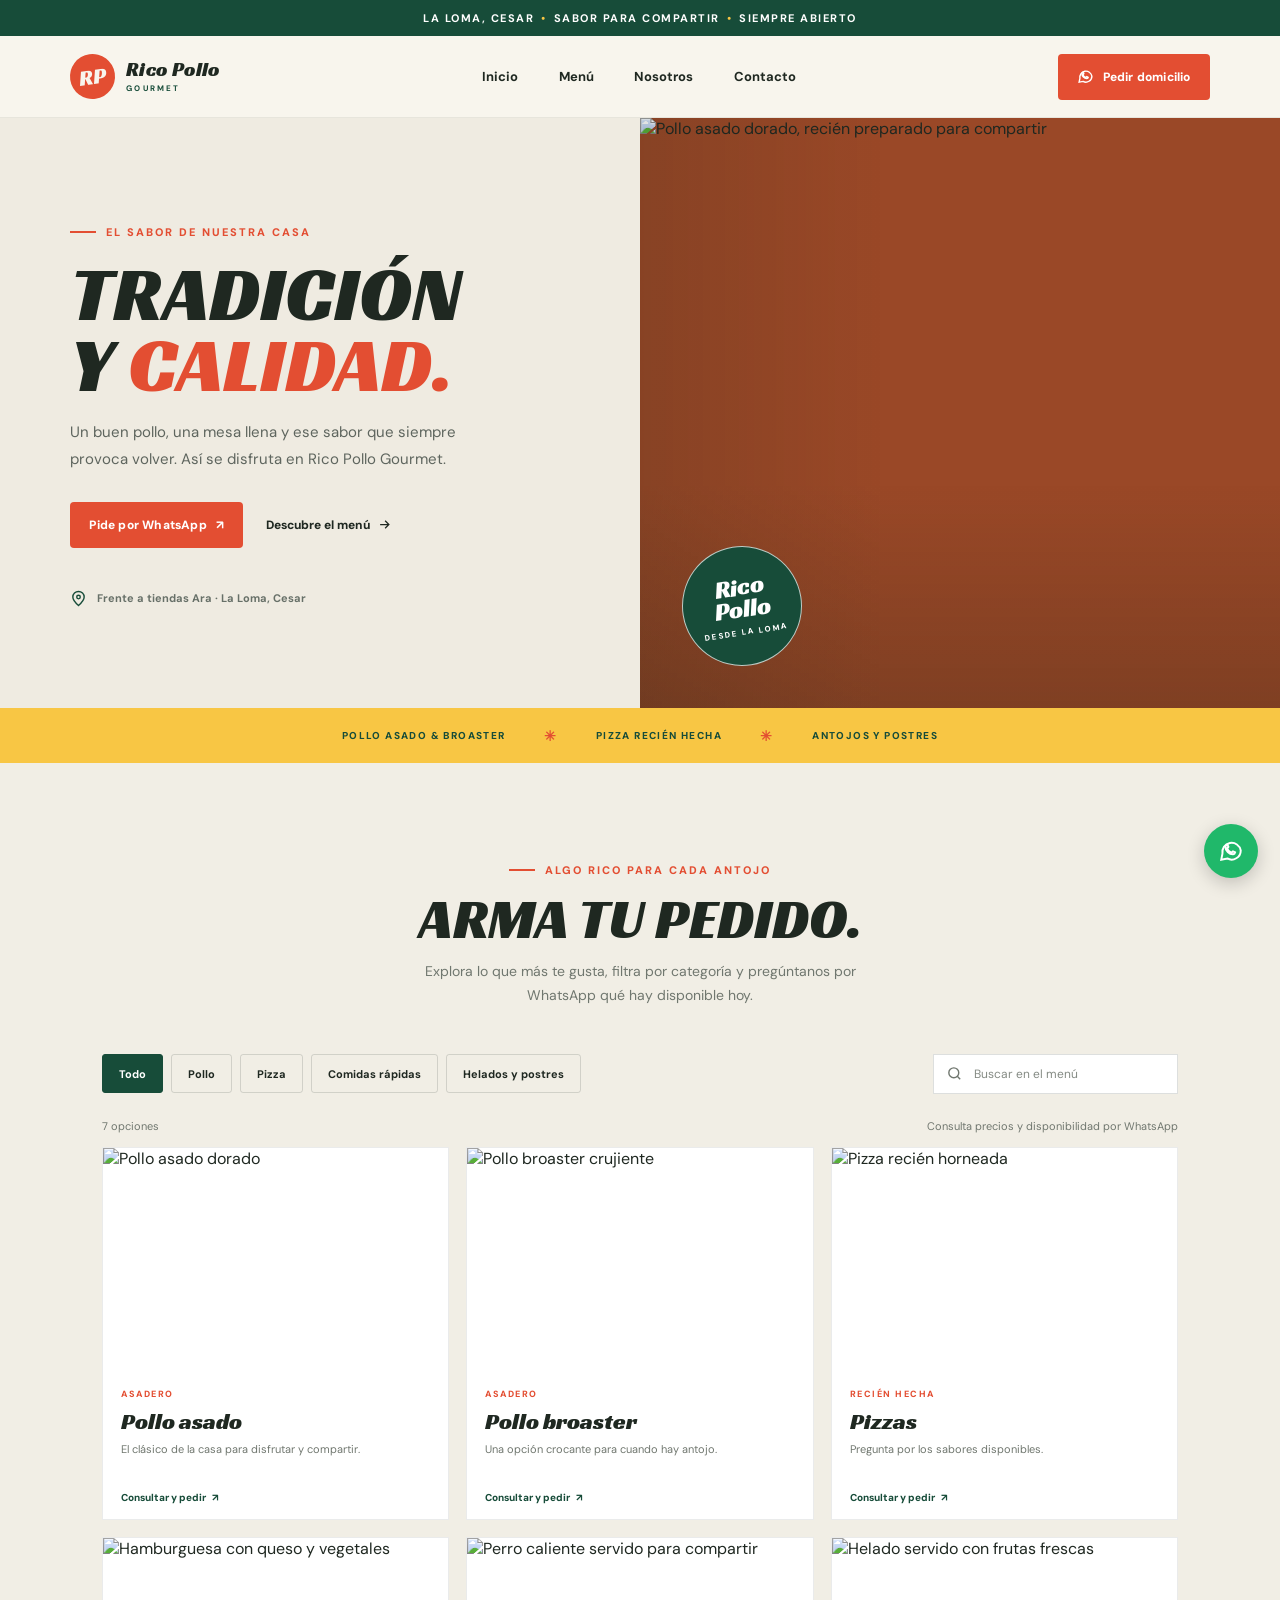
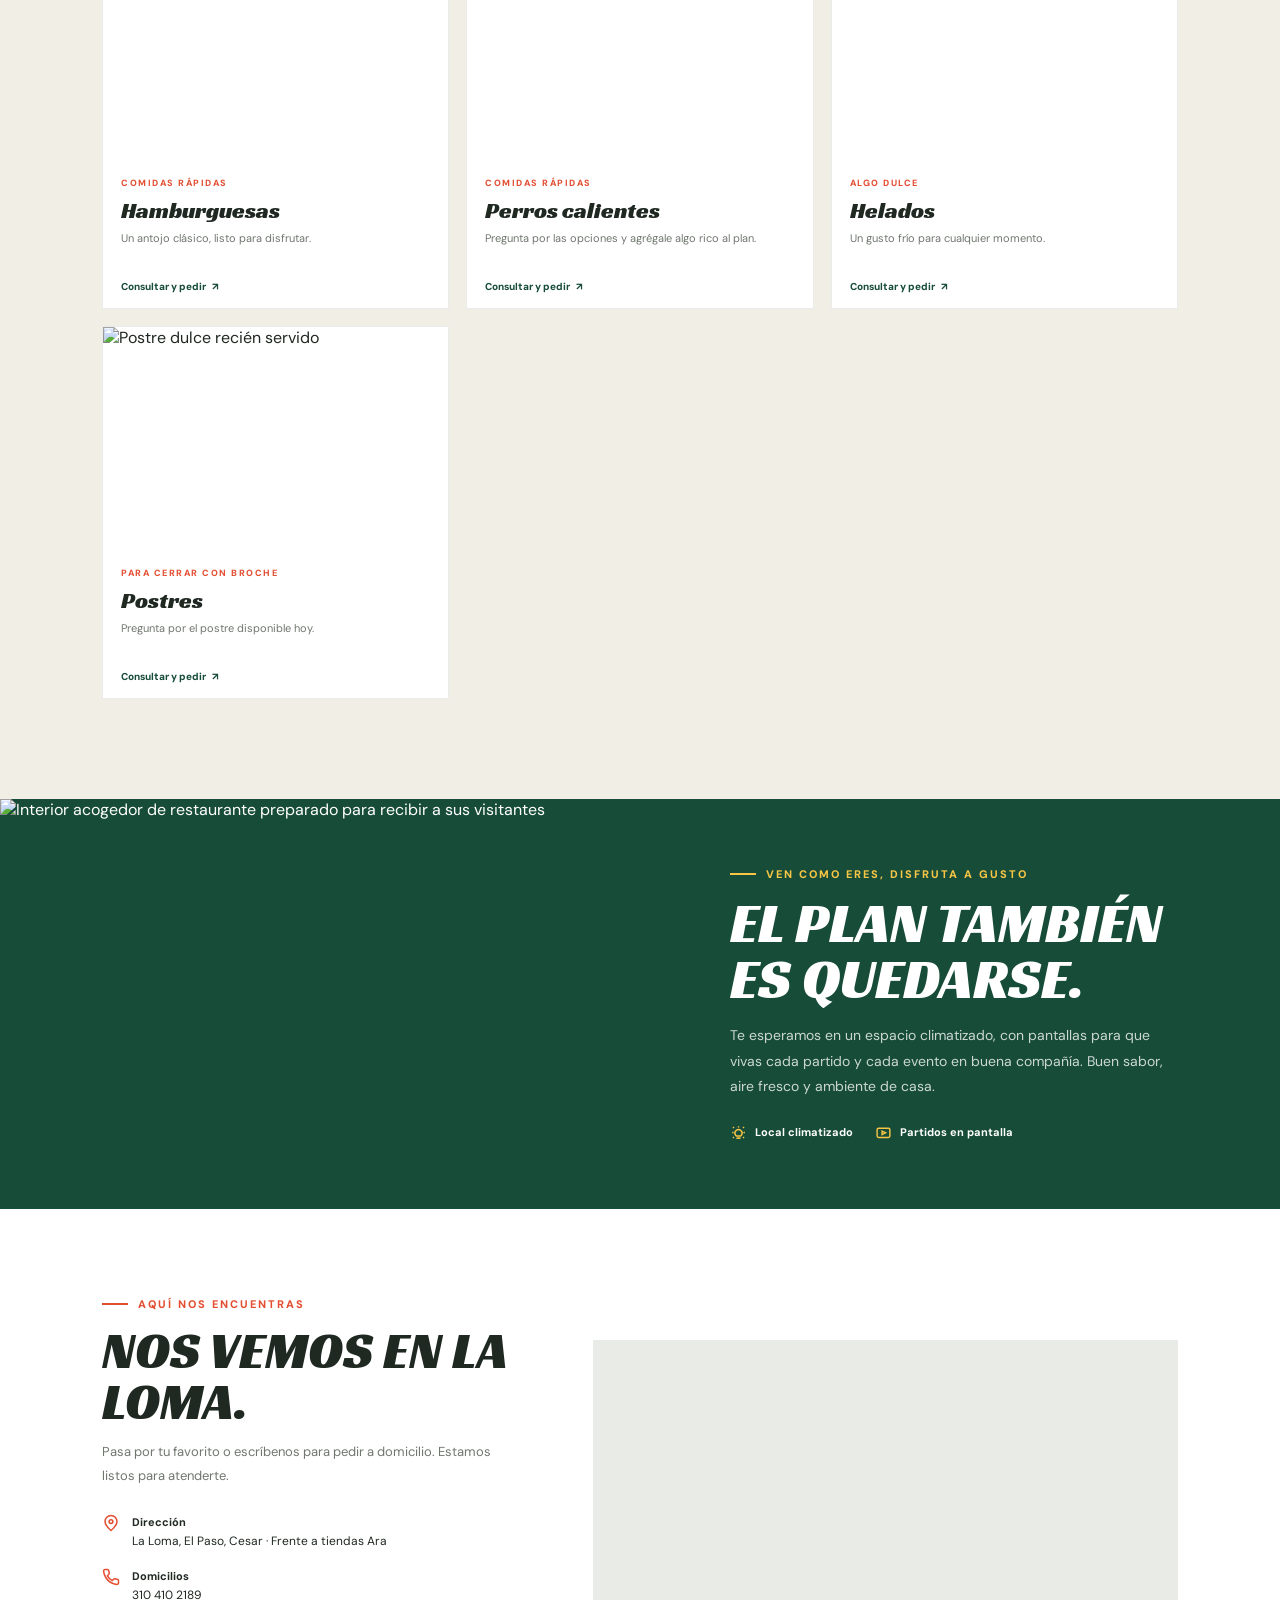
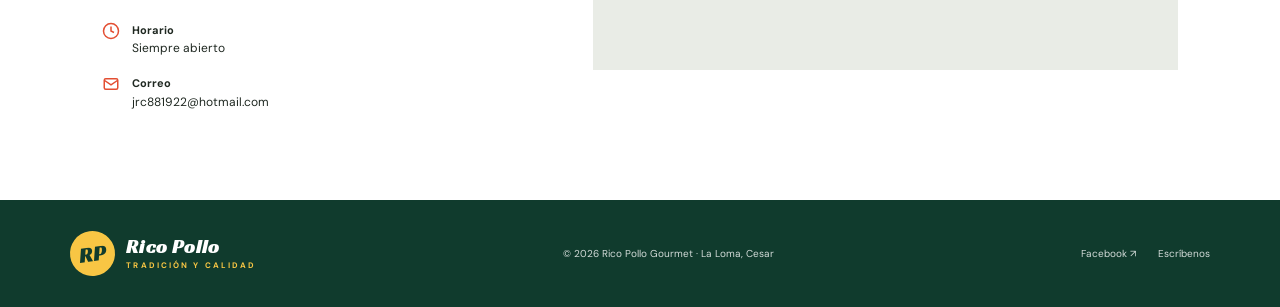
==== ricopollo-visual/index.html @ 1f107734 "Add Rico Pollo Gourmet visual website" ====
<!doctype html>
<html lang="es">
<head>
  <meta charset="utf-8">
  <meta name="viewport" content="width=device-width, initial-scale=1">
  <meta name="theme-color" content="#f8f5ed">
  <meta name="description" content="Rico Pollo Gourmet en La Loma, Cesar. Pollo asado y broaster, pizza, comidas rápidas y postres. Tradición y Calidad.">
  <title>Rico Pollo Gourmet | Tradición y Calidad</title>
  <link rel="preconnect" href="https://fonts.googleapis.com">
  <link rel="preconnect" href="https://fonts.gstatic.com" crossorigin>
  <link href="https://fonts.googleapis.com/css2?family=DM+Sans:wght@400;500;600;700;800&family=Racing+Sans+One&display=swap" rel="stylesheet">
  <style>
    :root {
      --paper: #f8f5ed;
      --ink: #1f2821;
      --green: #174c39;
      --green-dark: #103b2d;
      --tomato: #e34e32;
      --sun: #f8c644;
      --muted: #70776f;
      --line: rgba(31, 40, 33, .15);
      --display: 'Racing Sans One', Impact, sans-serif;
      --body: 'DM Sans', sans-serif;
    }
    * { box-sizing: border-box; }
    html { scroll-behavior: smooth; scroll-padding-top: 92px; }
    body { margin: 0; color: var(--ink); background: var(--paper); font-family: var(--body); -webkit-font-smoothing: antialiased; }
    a { color: inherit; text-decoration: none; }
    button { font: inherit; }
    .topline { height: 36px; padding: 0 5.5%; display: flex; align-items: center; justify-content: center; color: #fff; background: var(--green); font-size: 11px; font-weight: 700; letter-spacing: 1.5px; text-align: center; text-transform: uppercase; }
    .topline span { color: var(--sun); margin: 0 7px; }
    header { height: 82px; padding: 0 5.5%; display: flex; align-items: center; justify-content: space-between; gap: 30px; background: var(--paper); position: sticky; z-index: 20; top: 0; border-bottom: 1px solid rgba(31,40,33,.08); }
    .brand { display: inline-flex; align-items: center; gap: 11px; min-width: max-content; }
    .brand-mark { width: 45px; height: 45px; display: grid; place-items: center; border-radius: 50%; color: var(--paper); background: var(--tomato); font: 22px var(--display); transform: rotate(-8deg); }
    .brand-name { font: 20px/.91 var(--display); letter-spacing: .1px; }
    .brand-name small { display: block; margin-top: 5px; font: 700 8px var(--body); letter-spacing: 2.1px; color: var(--green); text-transform: uppercase; }
    nav { display: flex; align-items: center; gap: clamp(20px, 3.2vw, 48px); }
    nav a { font-size: 13px; font-weight: 700; transition: color .2s; }
    nav a:hover { color: var(--tomato); }
    .order-button { min-height: 46px; padding: 0 19px; display: inline-flex; align-items: center; justify-content: center; gap: 9px; color: #fff; background: var(--tomato); border-radius: 4px; font-size: 12px; font-weight: 800; letter-spacing: .2px; transition: transform .2s, background .2s; }
    .order-button:hover { background: #c93e27; transform: translateY(-2px); }
    .order-button svg { width: 17px; height: 17px; }
    .menu-toggle { display: none; border: 0; padding: 10px; color: var(--ink); background: transparent; cursor: pointer; }
    .hero { min-height: 590px; display: grid; grid-template-columns: 1fr 1fr; background: #efebe1; overflow: hidden; }
    .hero-copy { padding: 82px 7.5vw 76px 11%; align-self: center; position: relative; z-index: 1; }
    .eyebrow { display: flex; align-items: center; gap: 10px; color: var(--tomato); font-size: 11px; font-weight: 800; letter-spacing: 2px; text-transform: uppercase; }
    .eyebrow::before { content: ''; width: 26px; height: 2px; background: currentColor; }
    h1 { max-width: 550px; margin: 20px 0 18px; font: clamp(56px, 6vw, 86px)/.92 var(--display); letter-spacing: .1px; text-transform: uppercase; }
    h1 span { color: var(--tomato); }
    .hero-copy > p { max-width: 410px; margin: 0; color: #5e655e; font-size: 15px; line-height: 1.8; }
    .hero-actions { margin-top: 29px; display: flex; align-items: center; gap: 23px; flex-wrap: wrap; }
    .text-link { display: inline-flex; align-items: center; gap: 7px; font-size: 12px; font-weight: 800; }
    .text-link svg { width: 15px; height: 15px; transition: transform .2s; }
    .text-link:hover svg { transform: translateX(4px); }
    .hero-note { margin-top: 42px; display: flex; align-items: center; gap: 10px; color: #677068; font-size: 11px; font-weight: 700; }
    .hero-note svg { color: var(--green); width: 17px; height: 17px; }
    .hero-visual { min-height: 590px; position: relative; overflow: hidden; background: #9a4827; }
    .hero-visual::before { content: ''; position: absolute; z-index: 1; inset: 0; background: linear-gradient(90deg, rgba(16,32,22,.13), transparent 38%), linear-gradient(0deg, rgba(13,27,18,.19), transparent 38%); pointer-events: none; }
    .hero-visual img { width: 100%; height: 100%; position: absolute; inset: 0; object-fit: cover; object-position: center; animation: photo-in 1s ease-out both; }
    .hero-stamp { width: 120px; height: 120px; position: absolute; z-index: 2; bottom: 42px; left: 42px; display: grid; place-content: center; border: 1px solid rgba(255,255,255,.7); border-radius: 50%; color: white; background: var(--green); text-align: center; transform: rotate(-9deg); }
    .hero-stamp strong { font: 25px/.9 var(--display); }
    .hero-stamp small { margin-top: 6px; font-size: 8px; font-weight: 800; letter-spacing: 1.4px; text-transform: uppercase; }
    .ticker { min-height: 55px; padding: 14px 5%; display: flex; justify-content: center; align-items: center; gap: clamp(16px, 3vw, 42px); color: var(--green); background: var(--sun); font-size: 10px; font-weight: 800; letter-spacing: 1.4px; text-align: center; text-transform: uppercase; }
    .ticker b { color: var(--tomato); font-size: 14px; }
    .section { padding: 100px 8%; }
    .section-heading { margin: 0 auto 46px; max-width: 660px; text-align: center; }
    .section-heading .eyebrow { justify-content: center; }
    h2 { margin: 14px 0 13px; font: clamp(39px, 4.4vw, 58px)/1 var(--display); text-transform: uppercase; }
    .section-heading p { max-width: 470px; margin: 0 auto; color: var(--muted); font-size: 14px; line-height: 1.7; }
    .menu-section { background: #f1eee5; }
    .menu-browser { max-width: 1150px; margin: auto; }
    .menu-tools { margin-bottom: 25px; display: flex; align-items: center; justify-content: space-between; gap: 18px; }
    .menu-filters { display: flex; align-items: center; gap: 8px; overflow-x: auto; scrollbar-width: thin; }
    .menu-filter { min-height: 39px; padding: 0 16px; flex: none; border: 1px solid var(--line); border-radius: 3px; color: var(--ink); background: transparent; font-size: 11px; font-weight: 700; cursor: pointer; transition: color .2s, background .2s, border-color .2s; }
    .menu-filter:hover, .menu-filter[aria-pressed="true"] { border-color: var(--green); color: #fff; background: var(--green); }
    .menu-search { width: min(245px, 100%); min-height: 40px; padding: 0 12px; display: flex; align-items: center; gap: 9px; border: 1px solid var(--line); background: #fff; }
    .menu-search svg { width: 17px; height: 17px; flex: none; color: var(--muted); }
    .menu-search input { width: 100%; min-width: 0; border: 0; outline: 0; color: var(--ink); background: transparent; font: 12px var(--body); }
    .menu-search input::placeholder { color: #858b84; }
    .menu-meta { margin: 0 0 14px; display: flex; justify-content: space-between; gap: 12px; color: var(--muted); font-size: 11px; }
    .menu-grid { display: grid; grid-template-columns: repeat(3, minmax(0, 1fr)); gap: 17px; }
    .menu-card { min-width: 0; overflow: hidden; background: #fff; border: 1px solid rgba(31,40,33,.09); transition: transform .25s, box-shadow .25s; }
    .menu-card[hidden] { display: none; }
    .menu-card:hover { transform: translateY(-4px); box-shadow: 0 14px 30px rgba(31,40,33,.1); }
    .menu-card img { width: 100%; aspect-ratio: 1.55; display: block; object-fit: cover; }
    .menu-card-copy { min-height: 148px; padding: 17px 18px 15px; display: flex; flex-direction: column; align-items: flex-start; }
    .menu-card-copy > span { color: var(--tomato); font-size: 9px; font-weight: 800; letter-spacing: 1.5px; text-transform: uppercase; }
    .menu-card h3 { margin: 7px 0 5px; font: 23px var(--display); }
    .menu-card p { margin: 0; color: var(--muted); font-size: 11px; line-height: 1.5; }
    .dish-order { margin-top: auto; padding-top: 15px; display: inline-flex; align-items: center; gap: 6px; color: var(--green); font-size: 10px; font-weight: 800; }
    .dish-order:hover { color: var(--tomato); }
    .menu-empty { padding: 34px 12px; color: var(--muted); text-align: center; font-size: 13px; }
    .visit-band { min-height: 370px; display: grid; grid-template-columns: 1fr 1fr; color: #fff; background: var(--green); }
    .visit-photo { min-height: 370px; position: relative; overflow: hidden; }
    .visit-photo img { width: 100%; height: 100%; position: absolute; inset: 0; object-fit: cover; }
    .visit-copy { padding: 68px clamp(34px, 7vw, 100px); align-self: center; }
    .visit-copy .eyebrow { color: var(--sun); }
    .visit-copy h2 { max-width: 460px; margin-bottom: 16px; }
    .visit-copy p { max-width: 440px; margin: 0; color: rgba(255,255,255,.78); font-size: 14px; line-height: 1.8; }
    .features { margin-top: 25px; display: flex; gap: 22px; flex-wrap: wrap; }
    .feature { display: flex; align-items: center; gap: 8px; font-size: 11px; font-weight: 700; }
    .feature svg { flex: none; width: 17px; height: 17px; color: var(--sun); }
    .contact { padding: 88px 8%; background: #fff; }
    .contact-inner { max-width: 1150px; margin: auto; display: grid; grid-template-columns: .85fr 1.15fr; gap: 58px; align-items: center; }
    .contact-copy .eyebrow { color: var(--tomato); }
    .contact-copy h2 { font-size: clamp(38px, 4vw, 53px); }
    .contact-copy > p { max-width: 390px; color: var(--muted); font-size: 13px; line-height: 1.8; }
    .contact-details { margin-top: 27px; display: grid; gap: 17px; }
    .detail { display: flex; align-items: flex-start; gap: 12px; font-size: 12px; line-height: 1.6; }
    .detail svg { width: 18px; height: 18px; flex: none; color: var(--tomato); }
    .detail strong { display: block; font-size: 11px; }
    .map-frame { width: 100%; height: 330px; border: 0; background: #e9ece6; }
    footer { padding: 31px 5.5%; display: flex; align-items: center; justify-content: space-between; gap: 20px; color: rgba(255,255,255,.82); background: var(--green-dark); font-size: 10px; }
    footer .brand { color: white; }
    footer .brand-name small { color: var(--sun); }
    footer .brand-mark { color: var(--green-dark); background: var(--sun); }
    .footer-links { display: flex; align-items: center; gap: 22px; }
    .footer-links a:hover { color: var(--sun); }
    .whatsapp-float { width: 54px; height: 54px; position: fixed; z-index: 15; right: 22px; bottom: 22px; display: grid; place-items: center; color: white; background: #20b86a; border-radius: 50%; box-shadow: 0 5px 18px rgba(0,0,0,.2); transition: transform .2s; }
    .whatsapp-float:hover { transform: scale(1.08); }
    .whatsapp-float svg { width: 26px; height: 26px; }
    @keyframes photo-in { from { transform: scale(1.04); opacity: .7; } to { transform: scale(1); opacity: 1; } }
    @media (max-width: 850px) {
      header { padding: 0 5%; gap: 14px; }
      nav { gap: 18px; }
      nav a { font-size: 12px; }
      header > .order-button { padding: 0 13px; }
      .hero-copy { padding-left: 9%; padding-right: 6%; }
      .hero, .hero-visual { min-height: 530px; }
      .menu-grid { grid-template-columns: repeat(2, minmax(0, 1fr)); }
      .section { padding: 78px 7%; }
      .contact-inner { gap: 32px; }
    }
    @media (max-width: 620px) {
      .topline { height: 32px; font-size: 9px; letter-spacing: 1px; }
      header { height: 70px; }
      .brand-mark { width: 40px; height: 40px; }
      .brand-name { font-size: 18px; }
      header > .order-button { min-height: 40px; margin-left: auto; padding: 0 11px; font-size: 10px; }
      header > .order-button svg { display: none; }
      .menu-toggle { display: inline-grid; place-items: center; }
      .menu-toggle svg { width: 23px; height: 23px; }
      nav { position: absolute; top: 69px; left: 0; right: 0; display: none; padding: 12px 6% 20px; background: var(--paper); border-bottom: 1px solid var(--line); box-shadow: 0 12px 18px rgba(31,40,33,.08); }
      nav.open { display: grid; gap: 0; }
      nav a { padding: 13px 0; border-bottom: 1px solid var(--line); font-size: 13px; }
      nav a:last-child { border: 0; }
      .hero { display: flex; flex-direction: column; }
      .hero-copy { padding: 61px 8% 42px; }
      h1 { max-width: 440px; margin: 17px 0 14px; font-size: clamp(54px, 14vw, 76px); }
      .hero-copy > p { font-size: 13px; }
      .hero-actions { margin-top: 22px; gap: 17px; }
      .hero-note { margin-top: 24px; }
      .hero-visual { min-height: 340px; }
      .hero-stamp { width: 94px; height: 94px; left: 20px; bottom: 20px; }
      .hero-stamp strong { font-size: 21px; }
      .ticker { gap: 10px; min-height: 47px; font-size: 8px; letter-spacing: .8px; }
      .ticker span:nth-of-type(2) { display: none; }
      .section { padding: 69px 6%; }
      .section-heading { margin-bottom: 30px; }
      .section-heading p { font-size: 12px; }
      .menu-tools { align-items: stretch; flex-direction: column; gap: 12px; }
      .menu-filters { padding-bottom: 4px; }
      .menu-filter { min-height: 36px; padding: 0 13px; }
      .menu-search { width: 100%; }
      .menu-grid { gap: 11px; }
      .menu-card img { aspect-ratio: 1.15; }
      .menu-card-copy { min-height: 153px; padding: 13px 11px; }
      .menu-card h3 { font-size: 19px; }
      .menu-card p { font-size: 10px; }
      .dish-order { font-size: 9px; }
      .visit-band { grid-template-columns: 1fr; }
      .visit-photo { min-height: 270px; }
      .visit-copy { padding: 45px 8%; }
      .visit-copy p { font-size: 13px; }
      .features { gap: 14px; }
      .contact { padding: 68px 7%; }
      .contact-inner { grid-template-columns: 1fr; gap: 28px; }
      .map-frame { height: 260px; }
      footer { padding: 26px 7%; align-items: flex-start; flex-direction: column; }
      .footer-links { gap: 16px; flex-wrap: wrap; }
      .whatsapp-float { width: 49px; height: 49px; right: 15px; bottom: 15px; }
    }
    @media (prefers-reduced-motion: reduce) {
      *, *::before, *::after { scroll-behavior: auto !important; animation-duration: .01ms !important; transition-duration: .01ms !important; }
    }
  </style>
</head>
<body>
  <div class="topline">La Loma, Cesar <span>•</span> Sabor para compartir <span>•</span> Siempre abierto</div>
  <header>
    <a class="brand" href="#inicio" aria-label="Rico Pollo Gourmet, inicio">
      <span class="brand-mark">RP</span>
      <span class="brand-name">Rico Pollo<small>Gourmet</small></span>
    </a>
    <nav id="site-nav" aria-label="Navegación principal">
      <a href="#inicio">Inicio</a>
      <a href="#menu">Menú</a>
      <a href="#nosotros">Nosotros</a>
      <a href="#contacto">Contacto</a>
    </nav>
    <a class="order-button" href="https://wa.me/573104102189?text=Hola%2C%20quiero%20hacer%20un%20pedido%20en%20Rico%20Pollo%20Gourmet" target="_blank" rel="noopener noreferrer" aria-label="Pedir domicilio por WhatsApp">
      <svg viewBox="0 0 24 24" fill="none" stroke="currentColor" stroke-width="2" aria-hidden="true"><path d="M21 11.5a8.4 8.4 0 0 1-12.4 7.4L3 20l1.1-5.4A8.4 8.4 0 1 1 21 11.5Z"/><path d="M8.5 9.5c.4 2 2 3.6 4 4l1.3-1.2 2 .9c-.2 1.1-.8 1.7-1.8 1.8-3.6.2-7.3-3.5-7.1-7.1.1-1 .7-1.6 1.8-1.8l.9 2-1.1 1.4Z"/></svg>
      Pedir domicilio
    </a>
    <button class="menu-toggle" type="button" aria-label="Abrir menú" aria-expanded="false" aria-controls="site-nav">
      <svg viewBox="0 0 24 24" fill="none" stroke="currentColor" stroke-width="2" aria-hidden="true"><path d="M4 7h16M4 12h16M4 17h16"/></svg>
    </button>
  </header>

  <main>
    <section class="hero" id="inicio">
      <div class="hero-copy">
        <div class="eyebrow">El sabor de nuestra casa</div>
        <h1>Tradición<br>y <span>calidad.</span></h1>
        <p>Un buen pollo, una mesa llena y ese sabor que siempre provoca volver. Así se disfruta en Rico Pollo Gourmet.</p>
        <div class="hero-actions">
          <a class="order-button" href="https://wa.me/573104102189?text=Hola%2C%20quiero%20ver%20el%20men%C3%BA%20de%20Rico%20Pollo%20Gourmet" target="_blank" rel="noopener noreferrer">Pide por WhatsApp <span aria-hidden="true">↗</span></a>
          <a class="text-link" href="#menu">Descubre el menú <svg viewBox="0 0 24 24" fill="none" stroke="currentColor" stroke-width="2" aria-hidden="true"><path d="M5 12h14m-6-6 6 6-6 6"/></svg></a>
        </div>
        <div class="hero-note"><svg viewBox="0 0 24 24" fill="none" stroke="currentColor" stroke-width="2" aria-hidden="true"><path d="M20 10c0 5-8 12-8 12S4 15 4 10a8 8 0 1 1 16 0Z"/><circle cx="12" cy="10" r="2.5"/></svg>Frente a tiendas Ara · La Loma, Cesar</div>
      </div>
      <div class="hero-visual">
        <img src="https://images.unsplash.com/photo-1598103442097-8b74394b95c6?auto=format&fit=crop&w=1500&q=85" alt="Pollo asado dorado, recién preparado para compartir" fetchpriority="high">
        <div class="hero-stamp"><strong>Rico<br>Pollo</strong><small>Desde La Loma</small></div>
      </div>
    </section>

    <div class="ticker" aria-label="Especialidades de la casa"><span>Pollo asado & broaster</span><b>✳</b><span>Pizza recién hecha</span><b>✳</b><span>Antojos y postres</span></div>

    <section class="section menu-section" id="menu">
      <div class="section-heading">
        <div class="eyebrow">Algo rico para cada antojo</div>
        <h2>Arma tu pedido.</h2>
        <p>Explora lo que más te gusta, filtra por categoría y pregúntanos por WhatsApp qué hay disponible hoy.</p>
      </div>
      <div class="menu-browser">
        <div class="menu-tools">
          <div class="menu-filters" role="group" aria-label="Filtrar platos por categoría">
            <button class="menu-filter" type="button" data-filter="todos" aria-pressed="true">Todo</button>
            <button class="menu-filter" type="button" data-filter="pollo" aria-pressed="false">Pollo</button>
            <button class="menu-filter" type="button" data-filter="pizza" aria-pressed="false">Pizza</button>
            <button class="menu-filter" type="button" data-filter="rapidas" aria-pressed="false">Comidas rápidas</button>
            <button class="menu-filter" type="button" data-filter="postres" aria-pressed="false">Helados y postres</button>
          </div>
          <label class="menu-search">
            <svg viewBox="0 0 24 24" fill="none" stroke="currentColor" stroke-width="2" aria-hidden="true"><circle cx="11" cy="11" r="7"/><path d="m20 20-4-4"/></svg>
            <input id="menu-search" type="search" placeholder="Buscar en el menú" aria-label="Buscar en el menú">
          </label>
        </div>
        <div class="menu-meta"><span id="menu-count" aria-live="polite">7 opciones</span><span>Consulta precios y disponibilidad por WhatsApp</span></div>
        <div class="menu-grid" id="menu-items">
          <article class="menu-card" data-category="pollo" data-search="pollo asado">
            <img src="https://images.unsplash.com/photo-1598103442097-8b74394b95c6?auto=format&fit=crop&w=760&q=80" alt="Pollo asado dorado" loading="lazy">
            <div class="menu-card-copy"><span>Asadero</span><h3>Pollo asado</h3><p>El clásico de la casa para disfrutar y compartir.</p><a class="dish-order" href="https://wa.me/573104102189?text=Hola%2C%20quiero%20consultar%20por%20el%20pollo%20asado" target="_blank" rel="noopener noreferrer">Consultar y pedir <span aria-hidden="true">↗</span></a></div>
          </article>
          <article class="menu-card" data-category="pollo" data-search="pollo broaster">
            <img src="https://images.unsplash.com/photo-1626082927389-6cd097cdc6ec?auto=format&fit=crop&w=760&q=80" alt="Pollo broaster crujiente" loading="lazy">
            <div class="menu-card-copy"><span>Asadero</span><h3>Pollo broaster</h3><p>Una opción crocante para cuando hay antojo.</p><a class="dish-order" href="https://wa.me/573104102189?text=Hola%2C%20quiero%20consultar%20por%20el%20pollo%20broaster" target="_blank" rel="noopener noreferrer">Consultar y pedir <span aria-hidden="true">↗</span></a></div>
          </article>
          <article class="menu-card" data-category="pizza" data-search="pizza pizzeria">
            <img src="https://images.unsplash.com/photo-1571407970349-bc81e7e96d47?auto=format&fit=crop&w=760&q=80" alt="Pizza recién horneada" loading="lazy">
            <div class="menu-card-copy"><span>Recién hecha</span><h3>Pizzas</h3><p>Pregunta por los sabores disponibles.</p><a class="dish-order" href="https://wa.me/573104102189?text=Hola%2C%20quiero%20consultar%20por%20las%20pizzas" target="_blank" rel="noopener noreferrer">Consultar y pedir <span aria-hidden="true">↗</span></a></div>
          </article>
          <article class="menu-card" data-category="rapidas" data-search="hamburguesa hamburguesas comida rapida">
            <img src="https://images.unsplash.com/photo-1568901346375-23c9450c58cd?auto=format&fit=crop&w=760&q=80" alt="Hamburguesa con queso y vegetales" loading="lazy">
            <div class="menu-card-copy"><span>Comidas rápidas</span><h3>Hamburguesas</h3><p>Un antojo clásico, listo para disfrutar.</p><a class="dish-order" href="https://wa.me/573104102189?text=Hola%2C%20quiero%20consultar%20por%20las%20hamburguesas" target="_blank" rel="noopener noreferrer">Consultar y pedir <span aria-hidden="true">↗</span></a></div>
          </article>
          <article class="menu-card" data-category="rapidas" data-search="perro caliente perros calientes comida rapida">
            <img src="https://images.unsplash.com/photo-1613482084286-41f25b486fa2?auto=format&fit=crop&w=760&q=80" alt="Perro caliente servido para compartir" loading="lazy">
            <div class="menu-card-copy"><span>Comidas rápidas</span><h3>Perros calientes</h3><p>Pregunta por las opciones y agrégale algo rico al plan.</p><a class="dish-order" href="https://wa.me/573104102189?text=Hola%2C%20quiero%20consultar%20por%20los%20perros%20calientes" target="_blank" rel="noopener noreferrer">Consultar y pedir <span aria-hidden="true">↗</span></a></div>
          </article>
          <article class="menu-card" data-category="postres" data-search="helado helados">
            <img src="https://images.unsplash.com/photo-1560008581-09826d1de69e?auto=format&fit=crop&w=760&q=80" alt="Helado servido con frutas frescas" loading="lazy">
            <div class="menu-card-copy"><span>Algo dulce</span><h3>Helados</h3><p>Un gusto frío para cualquier momento.</p><a class="dish-order" href="https://wa.me/573104102189?text=Hola%2C%20quiero%20consultar%20por%20los%20helados" target="_blank" rel="noopener noreferrer">Consultar y pedir <span aria-hidden="true">↗</span></a></div>
          </article>
          <article class="menu-card" data-category="postres" data-search="postre postres dulce">
            <img src="https://images.unsplash.com/photo-1551024506-0bccd828d307?auto=format&fit=crop&w=760&q=80" alt="Postre dulce recién servido" loading="lazy">
            <div class="menu-card-copy"><span>Para cerrar con broche</span><h3>Postres</h3><p>Pregunta por el postre disponible hoy.</p><a class="dish-order" href="https://wa.me/573104102189?text=Hola%2C%20quiero%20consultar%20por%20los%20postres" target="_blank" rel="noopener noreferrer">Consultar y pedir <span aria-hidden="true">↗</span></a></div>
          </article>
        </div>
        <p class="menu-empty" id="menu-empty" hidden>No encontramos ese antojo. Prueba con otra búsqueda.</p>
      </div>
    </section>

    <section class="visit-band" id="nosotros">
      <div class="visit-photo"><img src="https://images.unsplash.com/photo-1517248135467-4c7edcad34c4?auto=format&fit=crop&w=1200&q=85" alt="Interior acogedor de restaurante preparado para recibir a sus visitantes" loading="lazy"></div>
      <div class="visit-copy">
        <div class="eyebrow">Ven como eres, disfruta a gusto</div>
        <h2>El plan también es quedarse.</h2>
        <p>Te esperamos en un espacio climatizado, con pantallas para que vivas cada partido y cada evento en buena compañía. Buen sabor, aire fresco y ambiente de casa.</p>
        <div class="features">
          <span class="feature"><svg viewBox="0 0 24 24" fill="none" stroke="currentColor" stroke-width="2" aria-hidden="true"><path d="M12 3v2m0 14v2M4.2 4.2l1.4 1.4m12.8 12.8 1.4 1.4M3 12h2m14 0h2M4.2 19.8l1.4-1.4M18.4 5.6l1.4-1.4M8 16a5 5 0 1 1 8 0l-1 1H9l-1-1Z"/><path d="M9 20h6"/></svg>Local climatizado</span>
          <span class="feature"><svg viewBox="0 0 24 24" fill="none" stroke="currentColor" stroke-width="2" aria-hidden="true"><rect x="3" y="6" width="18" height="13" rx="2"/><path d="m10 10 5 2.5-5 2.5z"/></svg>Partidos en pantalla</span>
        </div>
      </div>
    </section>

    <section class="contact" id="contacto">
      <div class="contact-inner">
        <div class="contact-copy">
          <div class="eyebrow">Aquí nos encuentras</div>
          <h2>Nos vemos en La Loma.</h2>
          <p>Pasa por tu favorito o escríbenos para pedir a domicilio. Estamos listos para atenderte.</p>
          <div class="contact-details">
            <div class="detail"><svg viewBox="0 0 24 24" fill="none" stroke="currentColor" stroke-width="2" aria-hidden="true"><path d="M20 10c0 5-8 12-8 12S4 15 4 10a8 8 0 1 1 16 0Z"/><circle cx="12" cy="10" r="2.5"/></svg><div><strong>Dirección</strong>La Loma, El Paso, Cesar · Frente a tiendas Ara</div></div>
            <div class="detail"><svg viewBox="0 0 24 24" fill="none" stroke="currentColor" stroke-width="2" aria-hidden="true"><path d="M22 16.9v3a2 2 0 0 1-2.2 2A19.8 19.8 0 0 1 11.2 19a19.4 19.4 0 0 1-6-6A19.8 19.8 0 0 1 2.1 4.2 2 2 0 0 1 4.1 2h3a2 2 0 0 1 2 1.7l.5 3.2a2 2 0 0 1-.6 1.7L7.2 10.4a16 16 0 0 0 6.4 6.4l1.8-1.8a2 2 0 0 1 1.7-.6l3.2.5a2 2 0 0 1 1.7 2Z"/></svg><div><strong>Domicilios</strong><a href="tel:+573104102189">310 410 2189</a></div></div>
            <div class="detail"><svg viewBox="0 0 24 24" fill="none" stroke="currentColor" stroke-width="2" aria-hidden="true"><circle cx="12" cy="12" r="10"/><path d="M12 6v6l4 2"/></svg><div><strong>Horario</strong>Siempre abierto</div></div>
            <div class="detail"><svg viewBox="0 0 24 24" fill="none" stroke="currentColor" stroke-width="2" aria-hidden="true"><rect x="3" y="5" width="18" height="14" rx="2"/><path d="m3 7 9 6 9-6"/></svg><div><strong>Correo</strong><a href="mailto:jrc881922@hotmail.com">jrc881922@hotmail.com</a></div></div>
          </div>
        </div>
        <iframe class="map-frame" title="Mapa de La Loma, El Paso, Cesar" src="https://www.google.com/maps?q=La%20Loma%2C%20El%20Paso%2C%20Cesar%2C%20Colombia&output=embed" loading="lazy" referrerpolicy="no-referrer-when-downgrade" allowfullscreen></iframe>
      </div>
    </section>
  </main>

  <footer>
    <a class="brand" href="#inicio" aria-label="Volver al inicio">
      <span class="brand-mark">RP</span><span class="brand-name">Rico Pollo<small>Tradición y Calidad</small></span>
    </a>
    <div>© <span id="year"></span> Rico Pollo Gourmet · La Loma, Cesar</div>
    <div class="footer-links"><a href="https://www.facebook.com/asaderoRicopollo8822?mibextid=LQQJ4d" target="_blank" rel="noopener noreferrer">Facebook ↗</a><a href="mailto:jrc881922@hotmail.com">Escríbenos</a></div>
  </footer>

  <a class="whatsapp-float" href="https://wa.me/573104102189?text=Hola%2C%20quiero%20hacer%20un%20pedido%20en%20Rico%20Pollo%20Gourmet" target="_blank" rel="noopener noreferrer" aria-label="Pedir por WhatsApp">
    <svg viewBox="0 0 24 24" fill="none" stroke="currentColor" stroke-width="1.8" aria-hidden="true"><path d="M21 11.5a8.4 8.4 0 0 1-12.4 7.4L3 20l1.1-5.4A8.4 8.4 0 1 1 21 11.5Z"/><path d="M8.5 9.5c.4 2 2 3.6 4 4l1.3-1.2 2 .9c-.2 1.1-.8 1.7-1.8 1.8-3.6.2-7.3-3.5-7.1-7.1.1-1 .7-1.6 1.8-1.8l.9 2-1.1 1.4Z"/></svg>
  </a>
  <script>
    const menuToggle = document.querySelector('.menu-toggle');
    const siteNav = document.querySelector('#site-nav');
    menuToggle.addEventListener('click', () => {
      const isOpen = menuToggle.getAttribute('aria-expanded') === 'true';
      menuToggle.setAttribute('aria-expanded', String(!isOpen));
      menuToggle.setAttribute('aria-label', isOpen ? 'Abrir menú' : 'Cerrar menú');
      siteNav.classList.toggle('open', !isOpen);
    });
    siteNav.addEventListener('click', (event) => {
      if (event.target.closest('a')) {
        siteNav.classList.remove('open');
        menuToggle.setAttribute('aria-expanded', 'false');
        menuToggle.setAttribute('aria-label', 'Abrir menú');
      }
    });
    const menuFilters = document.querySelectorAll('.menu-filter');
    const menuSearch = document.querySelector('#menu-search');
    const menuCards = document.querySelectorAll('.menu-card');
    const menuCount = document.querySelector('#menu-count');
    const menuEmpty = document.querySelector('#menu-empty');
    let activeCategory = 'todos';
    const updateMenu = () => {
      const query = menuSearch.value.trim().toLocaleLowerCase('es');
      let visibleCount = 0;
      menuCards.forEach((card) => {
        const matchesCategory = activeCategory === 'todos' || card.dataset.category === activeCategory;
        const matchesSearch = card.dataset.search.includes(query);
        card.hidden = !(matchesCategory && matchesSearch);
        if (!card.hidden) visibleCount += 1;
      });
      menuCount.textContent = `${visibleCount} ${visibleCount === 1 ? 'opción' : 'opciones'}`;
      menuEmpty.hidden = visibleCount > 0;
    };
    menuFilters.forEach((filter) => {
      filter.addEventListener('click', () => {
        activeCategory = filter.dataset.filter;
        menuFilters.forEach((item) => item.setAttribute('aria-pressed', String(item === filter)));
        updateMenu();
      });
    });
    menuSearch.addEventListener('input', updateMenu);
    document.querySelector('#year').textContent = new Date().getFullYear();
  </script>
</body>
</html>
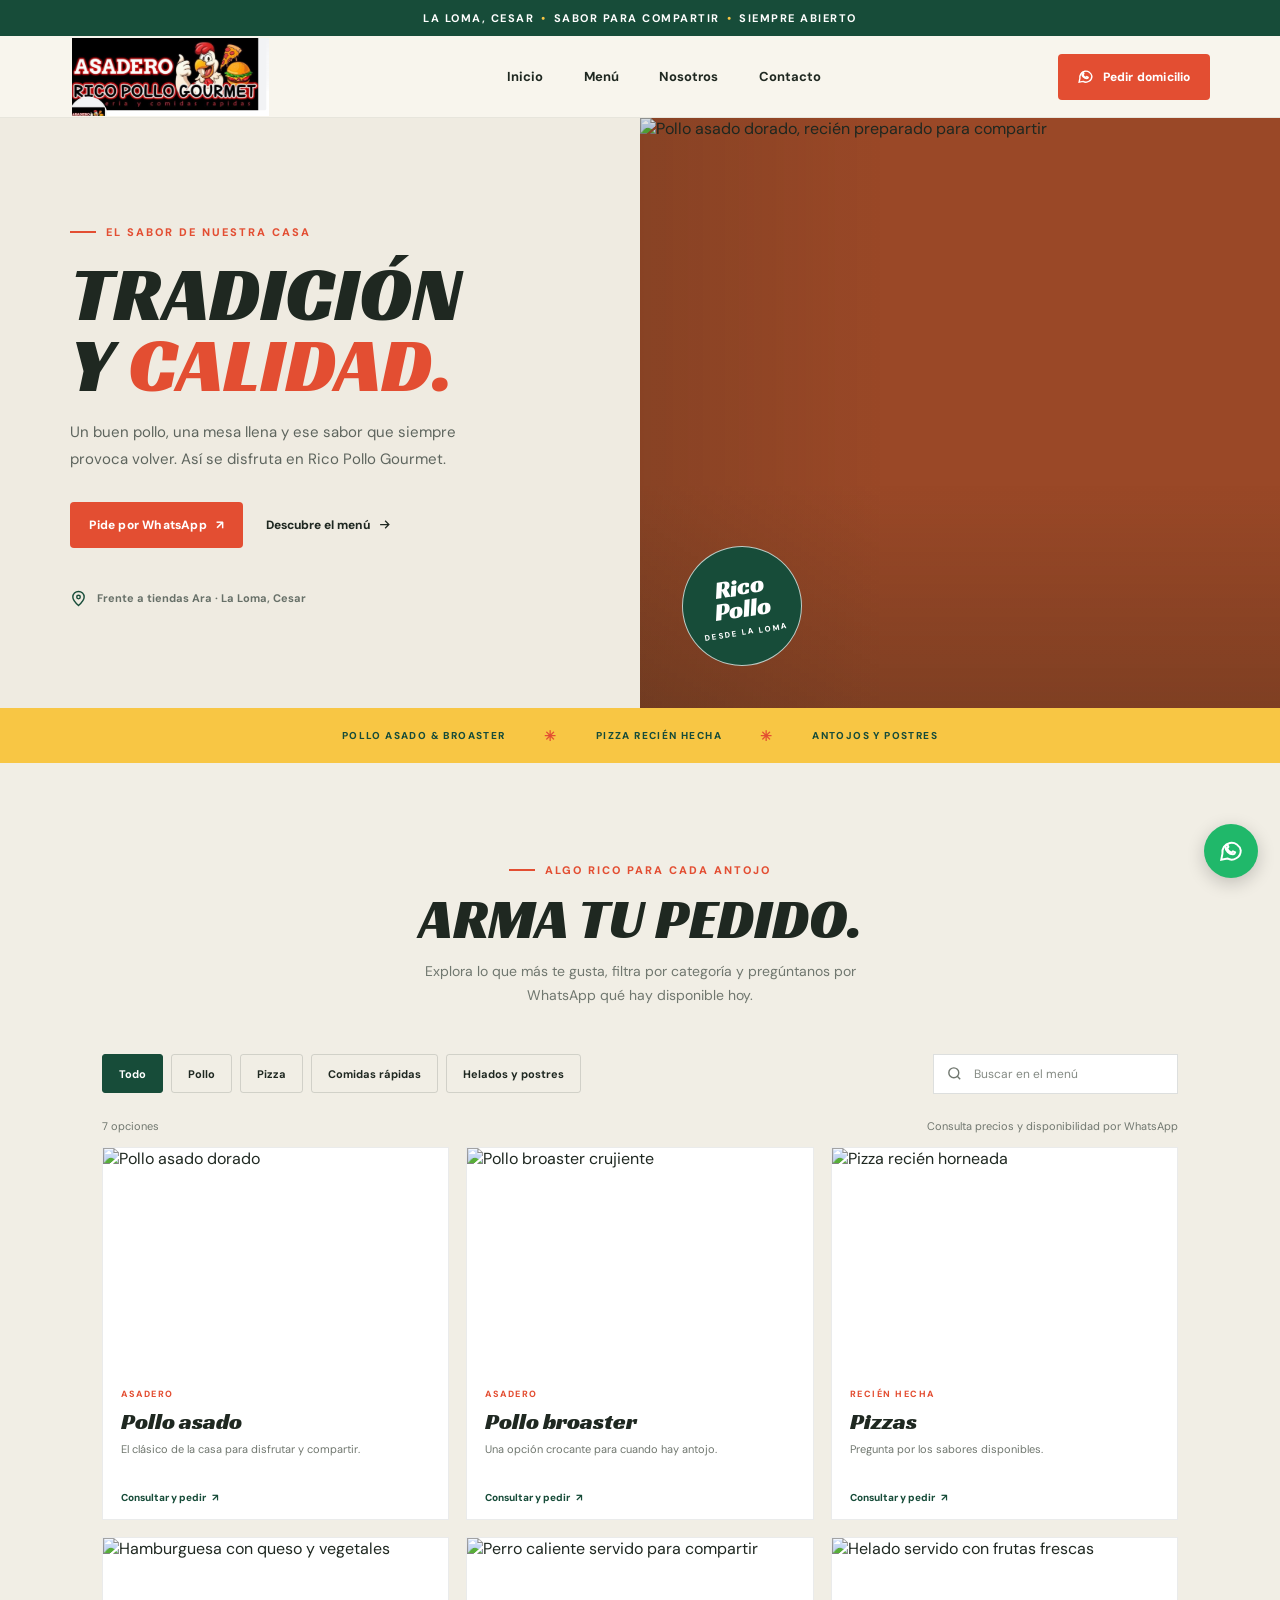
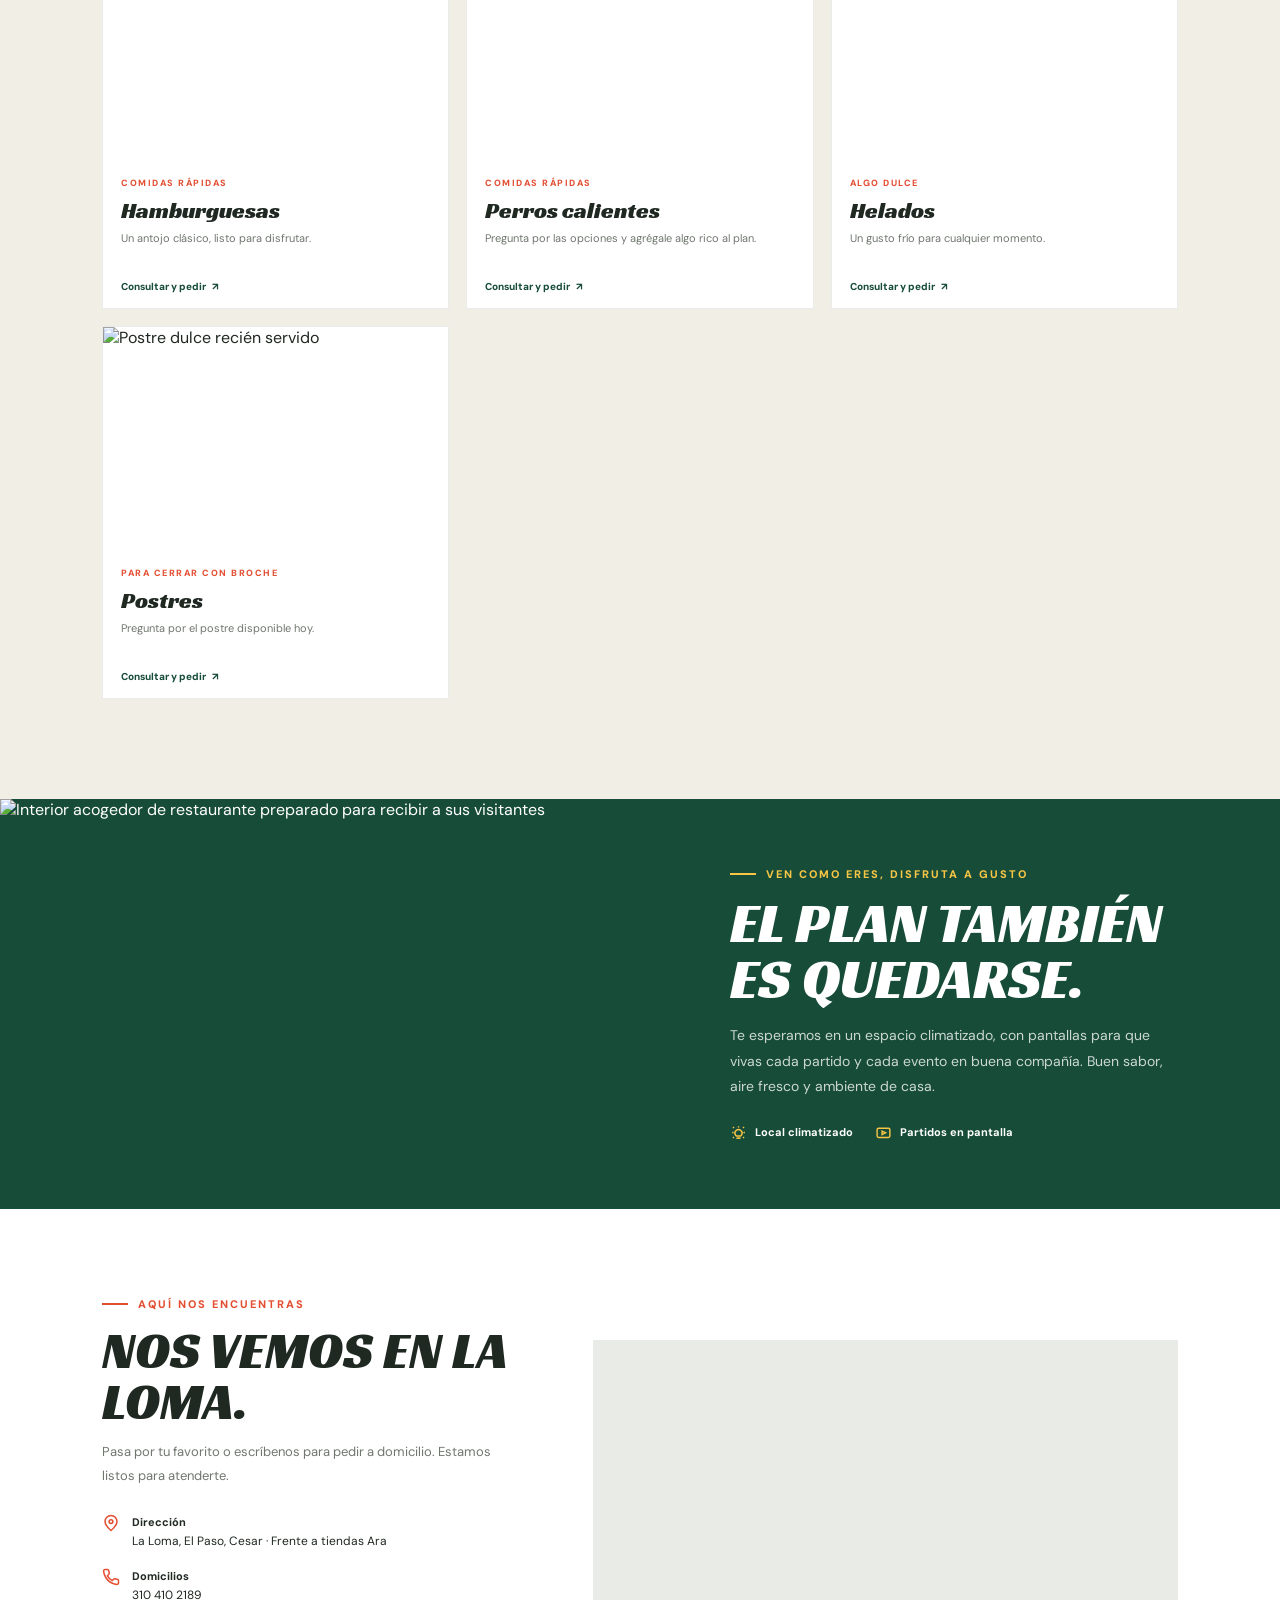
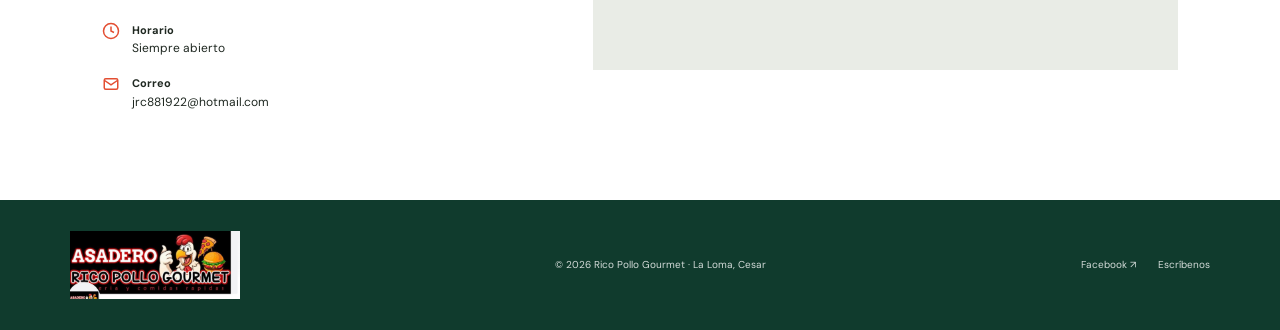
==== commit e1389954: "Use official logo and modularize website" ====
--- a/ricopollo-visual/index.html
+++ b/ricopollo-visual/index.html
@@ -9,188 +9,13 @@
   <link rel="preconnect" href="https://fonts.googleapis.com">
   <link rel="preconnect" href="https://fonts.gstatic.com" crossorigin>
   <link href="https://fonts.googleapis.com/css2?family=DM+Sans:wght@400;500;600;700;800&family=Racing+Sans+One&display=swap" rel="stylesheet">
-  <style>
-    :root {
-      --paper: #f8f5ed;
-      --ink: #1f2821;
-      --green: #174c39;
-      --green-dark: #103b2d;
-      --tomato: #e34e32;
-      --sun: #f8c644;
-      --muted: #70776f;
-      --line: rgba(31, 40, 33, .15);
-      --display: 'Racing Sans One', Impact, sans-serif;
-      --body: 'DM Sans', sans-serif;
-    }
-    * { box-sizing: border-box; }
-    html { scroll-behavior: smooth; scroll-padding-top: 92px; }
-    body { margin: 0; color: var(--ink); background: var(--paper); font-family: var(--body); -webkit-font-smoothing: antialiased; }
-    a { color: inherit; text-decoration: none; }
-    button { font: inherit; }
-    .topline { height: 36px; padding: 0 5.5%; display: flex; align-items: center; justify-content: center; color: #fff; background: var(--green); font-size: 11px; font-weight: 700; letter-spacing: 1.5px; text-align: center; text-transform: uppercase; }
-    .topline span { color: var(--sun); margin: 0 7px; }
-    header { height: 82px; padding: 0 5.5%; display: flex; align-items: center; justify-content: space-between; gap: 30px; background: var(--paper); position: sticky; z-index: 20; top: 0; border-bottom: 1px solid rgba(31,40,33,.08); }
-    .brand { display: inline-flex; align-items: center; gap: 11px; min-width: max-content; }
-    .brand-mark { width: 45px; height: 45px; display: grid; place-items: center; border-radius: 50%; color: var(--paper); background: var(--tomato); font: 22px var(--display); transform: rotate(-8deg); }
-    .brand-name { font: 20px/.91 var(--display); letter-spacing: .1px; }
-    .brand-name small { display: block; margin-top: 5px; font: 700 8px var(--body); letter-spacing: 2.1px; color: var(--green); text-transform: uppercase; }
-    nav { display: flex; align-items: center; gap: clamp(20px, 3.2vw, 48px); }
-    nav a { font-size: 13px; font-weight: 700; transition: color .2s; }
-    nav a:hover { color: var(--tomato); }
-    .order-button { min-height: 46px; padding: 0 19px; display: inline-flex; align-items: center; justify-content: center; gap: 9px; color: #fff; background: var(--tomato); border-radius: 4px; font-size: 12px; font-weight: 800; letter-spacing: .2px; transition: transform .2s, background .2s; }
-    .order-button:hover { background: #c93e27; transform: translateY(-2px); }
-    .order-button svg { width: 17px; height: 17px; }
-    .menu-toggle { display: none; border: 0; padding: 10px; color: var(--ink); background: transparent; cursor: pointer; }
-    .hero { min-height: 590px; display: grid; grid-template-columns: 1fr 1fr; background: #efebe1; overflow: hidden; }
-    .hero-copy { padding: 82px 7.5vw 76px 11%; align-self: center; position: relative; z-index: 1; }
-    .eyebrow { display: flex; align-items: center; gap: 10px; color: var(--tomato); font-size: 11px; font-weight: 800; letter-spacing: 2px; text-transform: uppercase; }
-    .eyebrow::before { content: ''; width: 26px; height: 2px; background: currentColor; }
-    h1 { max-width: 550px; margin: 20px 0 18px; font: clamp(56px, 6vw, 86px)/.92 var(--display); letter-spacing: .1px; text-transform: uppercase; }
-    h1 span { color: var(--tomato); }
-    .hero-copy > p { max-width: 410px; margin: 0; color: #5e655e; font-size: 15px; line-height: 1.8; }
-    .hero-actions { margin-top: 29px; display: flex; align-items: center; gap: 23px; flex-wrap: wrap; }
-    .text-link { display: inline-flex; align-items: center; gap: 7px; font-size: 12px; font-weight: 800; }
-    .text-link svg { width: 15px; height: 15px; transition: transform .2s; }
-    .text-link:hover svg { transform: translateX(4px); }
-    .hero-note { margin-top: 42px; display: flex; align-items: center; gap: 10px; color: #677068; font-size: 11px; font-weight: 700; }
-    .hero-note svg { color: var(--green); width: 17px; height: 17px; }
-    .hero-visual { min-height: 590px; position: relative; overflow: hidden; background: #9a4827; }
-    .hero-visual::before { content: ''; position: absolute; z-index: 1; inset: 0; background: linear-gradient(90deg, rgba(16,32,22,.13), transparent 38%), linear-gradient(0deg, rgba(13,27,18,.19), transparent 38%); pointer-events: none; }
-    .hero-visual img { width: 100%; height: 100%; position: absolute; inset: 0; object-fit: cover; object-position: center; animation: photo-in 1s ease-out both; }
-    .hero-stamp { width: 120px; height: 120px; position: absolute; z-index: 2; bottom: 42px; left: 42px; display: grid; place-content: center; border: 1px solid rgba(255,255,255,.7); border-radius: 50%; color: white; background: var(--green); text-align: center; transform: rotate(-9deg); }
-    .hero-stamp strong { font: 25px/.9 var(--display); }
-    .hero-stamp small { margin-top: 6px; font-size: 8px; font-weight: 800; letter-spacing: 1.4px; text-transform: uppercase; }
-    .ticker { min-height: 55px; padding: 14px 5%; display: flex; justify-content: center; align-items: center; gap: clamp(16px, 3vw, 42px); color: var(--green); background: var(--sun); font-size: 10px; font-weight: 800; letter-spacing: 1.4px; text-align: center; text-transform: uppercase; }
-    .ticker b { color: var(--tomato); font-size: 14px; }
-    .section { padding: 100px 8%; }
-    .section-heading { margin: 0 auto 46px; max-width: 660px; text-align: center; }
-    .section-heading .eyebrow { justify-content: center; }
-    h2 { margin: 14px 0 13px; font: clamp(39px, 4.4vw, 58px)/1 var(--display); text-transform: uppercase; }
-    .section-heading p { max-width: 470px; margin: 0 auto; color: var(--muted); font-size: 14px; line-height: 1.7; }
-    .menu-section { background: #f1eee5; }
-    .menu-browser { max-width: 1150px; margin: auto; }
-    .menu-tools { margin-bottom: 25px; display: flex; align-items: center; justify-content: space-between; gap: 18px; }
-    .menu-filters { display: flex; align-items: center; gap: 8px; overflow-x: auto; scrollbar-width: thin; }
-    .menu-filter { min-height: 39px; padding: 0 16px; flex: none; border: 1px solid var(--line); border-radius: 3px; color: var(--ink); background: transparent; font-size: 11px; font-weight: 700; cursor: pointer; transition: color .2s, background .2s, border-color .2s; }
-    .menu-filter:hover, .menu-filter[aria-pressed="true"] { border-color: var(--green); color: #fff; background: var(--green); }
-    .menu-search { width: min(245px, 100%); min-height: 40px; padding: 0 12px; display: flex; align-items: center; gap: 9px; border: 1px solid var(--line); background: #fff; }
-    .menu-search svg { width: 17px; height: 17px; flex: none; color: var(--muted); }
-    .menu-search input { width: 100%; min-width: 0; border: 0; outline: 0; color: var(--ink); background: transparent; font: 12px var(--body); }
-    .menu-search input::placeholder { color: #858b84; }
-    .menu-meta { margin: 0 0 14px; display: flex; justify-content: space-between; gap: 12px; color: var(--muted); font-size: 11px; }
-    .menu-grid { display: grid; grid-template-columns: repeat(3, minmax(0, 1fr)); gap: 17px; }
-    .menu-card { min-width: 0; overflow: hidden; background: #fff; border: 1px solid rgba(31,40,33,.09); transition: transform .25s, box-shadow .25s; }
-    .menu-card[hidden] { display: none; }
-    .menu-card:hover { transform: translateY(-4px); box-shadow: 0 14px 30px rgba(31,40,33,.1); }
-    .menu-card img { width: 100%; aspect-ratio: 1.55; display: block; object-fit: cover; }
-    .menu-card-copy { min-height: 148px; padding: 17px 18px 15px; display: flex; flex-direction: column; align-items: flex-start; }
-    .menu-card-copy > span { color: var(--tomato); font-size: 9px; font-weight: 800; letter-spacing: 1.5px; text-transform: uppercase; }
-    .menu-card h3 { margin: 7px 0 5px; font: 23px var(--display); }
-    .menu-card p { margin: 0; color: var(--muted); font-size: 11px; line-height: 1.5; }
-    .dish-order { margin-top: auto; padding-top: 15px; display: inline-flex; align-items: center; gap: 6px; color: var(--green); font-size: 10px; font-weight: 800; }
-    .dish-order:hover { color: var(--tomato); }
-    .menu-empty { padding: 34px 12px; color: var(--muted); text-align: center; font-size: 13px; }
-    .visit-band { min-height: 370px; display: grid; grid-template-columns: 1fr 1fr; color: #fff; background: var(--green); }
-    .visit-photo { min-height: 370px; position: relative; overflow: hidden; }
-    .visit-photo img { width: 100%; height: 100%; position: absolute; inset: 0; object-fit: cover; }
-    .visit-copy { padding: 68px clamp(34px, 7vw, 100px); align-self: center; }
-    .visit-copy .eyebrow { color: var(--sun); }
-    .visit-copy h2 { max-width: 460px; margin-bottom: 16px; }
-    .visit-copy p { max-width: 440px; margin: 0; color: rgba(255,255,255,.78); font-size: 14px; line-height: 1.8; }
-    .features { margin-top: 25px; display: flex; gap: 22px; flex-wrap: wrap; }
-    .feature { display: flex; align-items: center; gap: 8px; font-size: 11px; font-weight: 700; }
-    .feature svg { flex: none; width: 17px; height: 17px; color: var(--sun); }
-    .contact { padding: 88px 8%; background: #fff; }
-    .contact-inner { max-width: 1150px; margin: auto; display: grid; grid-template-columns: .85fr 1.15fr; gap: 58px; align-items: center; }
-    .contact-copy .eyebrow { color: var(--tomato); }
-    .contact-copy h2 { font-size: clamp(38px, 4vw, 53px); }
-    .contact-copy > p { max-width: 390px; color: var(--muted); font-size: 13px; line-height: 1.8; }
-    .contact-details { margin-top: 27px; display: grid; gap: 17px; }
-    .detail { display: flex; align-items: flex-start; gap: 12px; font-size: 12px; line-height: 1.6; }
-    .detail svg { width: 18px; height: 18px; flex: none; color: var(--tomato); }
-    .detail strong { display: block; font-size: 11px; }
-    .map-frame { width: 100%; height: 330px; border: 0; background: #e9ece6; }
-    footer { padding: 31px 5.5%; display: flex; align-items: center; justify-content: space-between; gap: 20px; color: rgba(255,255,255,.82); background: var(--green-dark); font-size: 10px; }
-    footer .brand { color: white; }
-    footer .brand-name small { color: var(--sun); }
-    footer .brand-mark { color: var(--green-dark); background: var(--sun); }
-    .footer-links { display: flex; align-items: center; gap: 22px; }
-    .footer-links a:hover { color: var(--sun); }
-    .whatsapp-float { width: 54px; height: 54px; position: fixed; z-index: 15; right: 22px; bottom: 22px; display: grid; place-items: center; color: white; background: #20b86a; border-radius: 50%; box-shadow: 0 5px 18px rgba(0,0,0,.2); transition: transform .2s; }
-    .whatsapp-float:hover { transform: scale(1.08); }
-    .whatsapp-float svg { width: 26px; height: 26px; }
-    @keyframes photo-in { from { transform: scale(1.04); opacity: .7; } to { transform: scale(1); opacity: 1; } }
-    @media (max-width: 850px) {
-      header { padding: 0 5%; gap: 14px; }
-      nav { gap: 18px; }
-      nav a { font-size: 12px; }
-      header > .order-button { padding: 0 13px; }
-      .hero-copy { padding-left: 9%; padding-right: 6%; }
-      .hero, .hero-visual { min-height: 530px; }
-      .menu-grid { grid-template-columns: repeat(2, minmax(0, 1fr)); }
-      .section { padding: 78px 7%; }
-      .contact-inner { gap: 32px; }
-    }
-    @media (max-width: 620px) {
-      .topline { height: 32px; font-size: 9px; letter-spacing: 1px; }
-      header { height: 70px; }
-      .brand-mark { width: 40px; height: 40px; }
-      .brand-name { font-size: 18px; }
-      header > .order-button { min-height: 40px; margin-left: auto; padding: 0 11px; font-size: 10px; }
-      header > .order-button svg { display: none; }
-      .menu-toggle { display: inline-grid; place-items: center; }
-      .menu-toggle svg { width: 23px; height: 23px; }
-      nav { position: absolute; top: 69px; left: 0; right: 0; display: none; padding: 12px 6% 20px; background: var(--paper); border-bottom: 1px solid var(--line); box-shadow: 0 12px 18px rgba(31,40,33,.08); }
-      nav.open { display: grid; gap: 0; }
-      nav a { padding: 13px 0; border-bottom: 1px solid var(--line); font-size: 13px; }
-      nav a:last-child { border: 0; }
-      .hero { display: flex; flex-direction: column; }
-      .hero-copy { padding: 61px 8% 42px; }
-      h1 { max-width: 440px; margin: 17px 0 14px; font-size: clamp(54px, 14vw, 76px); }
-      .hero-copy > p { font-size: 13px; }
-      .hero-actions { margin-top: 22px; gap: 17px; }
-      .hero-note { margin-top: 24px; }
-      .hero-visual { min-height: 340px; }
-      .hero-stamp { width: 94px; height: 94px; left: 20px; bottom: 20px; }
-      .hero-stamp strong { font-size: 21px; }
-      .ticker { gap: 10px; min-height: 47px; font-size: 8px; letter-spacing: .8px; }
-      .ticker span:nth-of-type(2) { display: none; }
-      .section { padding: 69px 6%; }
-      .section-heading { margin-bottom: 30px; }
-      .section-heading p { font-size: 12px; }
-      .menu-tools { align-items: stretch; flex-direction: column; gap: 12px; }
-      .menu-filters { padding-bottom: 4px; }
-      .menu-filter { min-height: 36px; padding: 0 13px; }
-      .menu-search { width: 100%; }
-      .menu-grid { gap: 11px; }
-      .menu-card img { aspect-ratio: 1.15; }
-      .menu-card-copy { min-height: 153px; padding: 13px 11px; }
-      .menu-card h3 { font-size: 19px; }
-      .menu-card p { font-size: 10px; }
-      .dish-order { font-size: 9px; }
-      .visit-band { grid-template-columns: 1fr; }
-      .visit-photo { min-height: 270px; }
-      .visit-copy { padding: 45px 8%; }
-      .visit-copy p { font-size: 13px; }
-      .features { gap: 14px; }
-      .contact { padding: 68px 7%; }
-      .contact-inner { grid-template-columns: 1fr; gap: 28px; }
-      .map-frame { height: 260px; }
-      footer { padding: 26px 7%; align-items: flex-start; flex-direction: column; }
-      .footer-links { gap: 16px; flex-wrap: wrap; }
-      .whatsapp-float { width: 49px; height: 49px; right: 15px; bottom: 15px; }
-    }
-    @media (prefers-reduced-motion: reduce) {
-      *, *::before, *::after { scroll-behavior: auto !important; animation-duration: .01ms !important; transition-duration: .01ms !important; }
-    }
-  </style>
+  <link rel="stylesheet" href="styles.css">
 </head>
 <body>
   <div class="topline">La Loma, Cesar <span>•</span> Sabor para compartir <span>•</span> Siempre abierto</div>
   <header>
     <a class="brand" href="#inicio" aria-label="Rico Pollo Gourmet, inicio">
-      <span class="brand-mark">RP</span>
-      <span class="brand-name">Rico Pollo<small>Gourmet</small></span>
+      <img class="brand-logo" src="assets/logo-oficial.png" alt="Asadero Rico Pollo Gourmet">
     </a>
     <nav id="site-nav" aria-label="Navegación principal">
       <a href="#inicio">Inicio</a>
@@ -233,7 +58,7 @@
         <h2>Arma tu pedido.</h2>
         <p>Explora lo que más te gusta, filtra por categoría y pregúntanos por WhatsApp qué hay disponible hoy.</p>
       </div>
-      <div class="menu-browser">
+      <div class="menu-browser" data-menu-catalog>
         <div class="menu-tools">
           <div class="menu-filters" role="group" aria-label="Filtrar platos por categoría">
             <button class="menu-filter" type="button" data-filter="todos" aria-pressed="true">Todo</button>
@@ -244,10 +69,10 @@
           </div>
           <label class="menu-search">
             <svg viewBox="0 0 24 24" fill="none" stroke="currentColor" stroke-width="2" aria-hidden="true"><circle cx="11" cy="11" r="7"/><path d="m20 20-4-4"/></svg>
-            <input id="menu-search" type="search" placeholder="Buscar en el menú" aria-label="Buscar en el menú">
+            <input id="menu-search" type="search" data-menu-search placeholder="Buscar en el menú" aria-label="Buscar en el menú">
           </label>
         </div>
-        <div class="menu-meta"><span id="menu-count" aria-live="polite">7 opciones</span><span>Consulta precios y disponibilidad por WhatsApp</span></div>
+        <div class="menu-meta"><span id="menu-count" data-menu-count aria-live="polite">7 opciones</span><span>Consulta precios y disponibilidad por WhatsApp</span></div>
         <div class="menu-grid" id="menu-items">
           <article class="menu-card" data-category="pollo" data-search="pollo asado">
             <img src="https://images.unsplash.com/photo-1598103442097-8b74394b95c6?auto=format&fit=crop&w=760&q=80" alt="Pollo asado dorado" loading="lazy">
@@ -278,7 +103,7 @@
             <div class="menu-card-copy"><span>Para cerrar con broche</span><h3>Postres</h3><p>Pregunta por el postre disponible hoy.</p><a class="dish-order" href="https://wa.me/573104102189?text=Hola%2C%20quiero%20consultar%20por%20los%20postres" target="_blank" rel="noopener noreferrer">Consultar y pedir <span aria-hidden="true">↗</span></a></div>
           </article>
         </div>
-        <p class="menu-empty" id="menu-empty" hidden>No encontramos ese antojo. Prueba con otra búsqueda.</p>
+        <p class="menu-empty" id="menu-empty" data-menu-empty hidden>No encontramos ese antojo. Prueba con otra búsqueda.</p>
       </div>
     </section>
 
@@ -315,58 +140,17 @@
 
   <footer>
     <a class="brand" href="#inicio" aria-label="Volver al inicio">
-      <span class="brand-mark">RP</span><span class="brand-name">Rico Pollo<small>Tradición y Calidad</small></span>
+      <img class="brand-logo" src="assets/logo-oficial.png" alt="Asadero Rico Pollo Gourmet">
     </a>
-    <div>© <span id="year"></span> Rico Pollo Gourmet · La Loma, Cesar</div>
+    <div>© <span data-current-year></span> Rico Pollo Gourmet · La Loma, Cesar</div>
     <div class="footer-links"><a href="https://www.facebook.com/asaderoRicopollo8822?mibextid=LQQJ4d" target="_blank" rel="noopener noreferrer">Facebook ↗</a><a href="mailto:jrc881922@hotmail.com">Escríbenos</a></div>
   </footer>
 
   <a class="whatsapp-float" href="https://wa.me/573104102189?text=Hola%2C%20quiero%20hacer%20un%20pedido%20en%20Rico%20Pollo%20Gourmet" target="_blank" rel="noopener noreferrer" aria-label="Pedir por WhatsApp">
     <svg viewBox="0 0 24 24" fill="none" stroke="currentColor" stroke-width="1.8" aria-hidden="true"><path d="M21 11.5a8.4 8.4 0 0 1-12.4 7.4L3 20l1.1-5.4A8.4 8.4 0 1 1 21 11.5Z"/><path d="M8.5 9.5c.4 2 2 3.6 4 4l1.3-1.2 2 .9c-.2 1.1-.8 1.7-1.8 1.8-3.6.2-7.3-3.5-7.1-7.1.1-1 .7-1.6 1.8-1.8l.9 2-1.1 1.4Z"/></svg>
   </a>
-  <script>
-    const menuToggle = document.querySelector('.menu-toggle');
-    const siteNav = document.querySelector('#site-nav');
-    menuToggle.addEventListener('click', () => {
-      const isOpen = menuToggle.getAttribute('aria-expanded') === 'true';
-      menuToggle.setAttribute('aria-expanded', String(!isOpen));
-      menuToggle.setAttribute('aria-label', isOpen ? 'Abrir menú' : 'Cerrar menú');
-      siteNav.classList.toggle('open', !isOpen);
-    });
-    siteNav.addEventListener('click', (event) => {
-      if (event.target.closest('a')) {
-        siteNav.classList.remove('open');
-        menuToggle.setAttribute('aria-expanded', 'false');
-        menuToggle.setAttribute('aria-label', 'Abrir menú');
-      }
-    });
-    const menuFilters = document.querySelectorAll('.menu-filter');
-    const menuSearch = document.querySelector('#menu-search');
-    const menuCards = document.querySelectorAll('.menu-card');
-    const menuCount = document.querySelector('#menu-count');
-    const menuEmpty = document.querySelector('#menu-empty');
-    let activeCategory = 'todos';
-    const updateMenu = () => {
-      const query = menuSearch.value.trim().toLocaleLowerCase('es');
-      let visibleCount = 0;
-      menuCards.forEach((card) => {
-        const matchesCategory = activeCategory === 'todos' || card.dataset.category === activeCategory;
-        const matchesSearch = card.dataset.search.includes(query);
-        card.hidden = !(matchesCategory && matchesSearch);
-        if (!card.hidden) visibleCount += 1;
-      });
-      menuCount.textContent = `${visibleCount} ${visibleCount === 1 ? 'opción' : 'opciones'}`;
-      menuEmpty.hidden = visibleCount > 0;
-    };
-    menuFilters.forEach((filter) => {
-      filter.addEventListener('click', () => {
-        activeCategory = filter.dataset.filter;
-        menuFilters.forEach((item) => item.setAttribute('aria-pressed', String(item === filter)));
-        updateMenu();
-      });
-    });
-    menuSearch.addEventListener('input', updateMenu);
-    document.querySelector('#year').textContent = new Date().getFullYear();
-  </script>
+  <script src="js/navigation.js" defer></script>
+  <script src="js/menu-catalog.js" defer></script>
+  <script src="js/footer.js" defer></script>
 </body>
 </html>
--- a/ricopollo-visual/styles.css
+++ b/ricopollo-visual/styles.css
@@ -0,0 +1,173 @@
+:root {
+  --paper: #f8f5ed;
+  --ink: #1f2821;
+  --green: #174c39;
+  --green-dark: #103b2d;
+  --tomato: #e34e32;
+  --sun: #f8c644;
+  --muted: #70776f;
+  --line: rgba(31, 40, 33, .15);
+  --display: 'Racing Sans One', Impact, sans-serif;
+  --body: 'DM Sans', sans-serif;
+}
+
+* { box-sizing: border-box; }
+html { scroll-behavior: smooth; scroll-padding-top: 92px; }
+body { margin: 0; color: var(--ink); background: var(--paper); font-family: var(--body); -webkit-font-smoothing: antialiased; }
+a { color: inherit; text-decoration: none; }
+button { font: inherit; }
+.topline { height: 36px; padding: 0 5.5%; display: flex; align-items: center; justify-content: center; color: #fff; background: var(--green); font-size: 11px; font-weight: 700; letter-spacing: 1.5px; text-align: center; text-transform: uppercase; }
+.topline span { color: var(--sun); margin: 0 7px; }
+header { height: 82px; padding: 0 5.5%; display: flex; align-items: center; justify-content: space-between; gap: 30px; background: var(--paper); position: sticky; z-index: 20; top: 0; border-bottom: 1px solid rgba(31,40,33,.08); }
+.brand { display: inline-flex; align-items: center; min-width: max-content; }
+.brand-logo { display: block; width: 200px; max-height: 78px; aspect-ratio: 1024 / 406; object-fit: contain; }
+nav { display: flex; align-items: center; gap: clamp(20px, 3.2vw, 48px); }
+nav a { font-size: 13px; font-weight: 700; transition: color .2s; }
+nav a:hover { color: var(--tomato); }
+.order-button { min-height: 46px; padding: 0 19px; display: inline-flex; align-items: center; justify-content: center; gap: 9px; color: #fff; background: var(--tomato); border-radius: 4px; font-size: 12px; font-weight: 800; letter-spacing: .2px; transition: transform .2s, background .2s; }
+.order-button:hover { background: #c93e27; transform: translateY(-2px); }
+.order-button svg { width: 17px; height: 17px; }
+.menu-toggle { display: none; border: 0; padding: 10px; color: var(--ink); background: transparent; cursor: pointer; }
+.hero { min-height: 590px; display: grid; grid-template-columns: 1fr 1fr; background: #efebe1; overflow: hidden; }
+.hero-copy { padding: 82px 7.5vw 76px 11%; align-self: center; position: relative; z-index: 1; }
+.eyebrow { display: flex; align-items: center; gap: 10px; color: var(--tomato); font-size: 11px; font-weight: 800; letter-spacing: 2px; text-transform: uppercase; }
+.eyebrow::before { content: ''; width: 26px; height: 2px; background: currentColor; }
+h1 { max-width: 550px; margin: 20px 0 18px; font: clamp(56px, 6vw, 86px)/.92 var(--display); letter-spacing: .1px; text-transform: uppercase; }
+h1 span { color: var(--tomato); }
+.hero-copy > p { max-width: 410px; margin: 0; color: #5e655e; font-size: 15px; line-height: 1.8; }
+.hero-actions { margin-top: 29px; display: flex; align-items: center; gap: 23px; flex-wrap: wrap; }
+.text-link { display: inline-flex; align-items: center; gap: 7px; font-size: 12px; font-weight: 800; }
+.text-link svg { width: 15px; height: 15px; transition: transform .2s; }
+.text-link:hover svg { transform: translateX(4px); }
+.hero-note { margin-top: 42px; display: flex; align-items: center; gap: 10px; color: #677068; font-size: 11px; font-weight: 700; }
+.hero-note svg { color: var(--green); width: 17px; height: 17px; }
+.hero-visual { min-height: 590px; position: relative; overflow: hidden; background: #9a4827; }
+.hero-visual::before { content: ''; position: absolute; z-index: 1; inset: 0; background: linear-gradient(90deg, rgba(16,32,22,.13), transparent 38%), linear-gradient(0deg, rgba(13,27,18,.19), transparent 38%); pointer-events: none; }
+.hero-visual img { width: 100%; height: 100%; position: absolute; inset: 0; object-fit: cover; object-position: center; animation: photo-in 1s ease-out both; }
+.hero-stamp { width: 120px; height: 120px; position: absolute; z-index: 2; bottom: 42px; left: 42px; display: grid; place-content: center; border: 1px solid rgba(255,255,255,.7); border-radius: 50%; color: white; background: var(--green); text-align: center; transform: rotate(-9deg); }
+.hero-stamp strong { font: 25px/.9 var(--display); }
+.hero-stamp small { margin-top: 6px; font-size: 8px; font-weight: 800; letter-spacing: 1.4px; text-transform: uppercase; }
+.ticker { min-height: 55px; padding: 14px 5%; display: flex; justify-content: center; align-items: center; gap: clamp(16px, 3vw, 42px); color: var(--green); background: var(--sun); font-size: 10px; font-weight: 800; letter-spacing: 1.4px; text-align: center; text-transform: uppercase; }
+.ticker b { color: var(--tomato); font-size: 14px; }
+.section { padding: 100px 8%; }
+.section-heading { margin: 0 auto 46px; max-width: 660px; text-align: center; }
+.section-heading .eyebrow { justify-content: center; }
+h2 { margin: 14px 0 13px; font: clamp(39px, 4.4vw, 58px)/1 var(--display); text-transform: uppercase; }
+.section-heading p { max-width: 470px; margin: 0 auto; color: var(--muted); font-size: 14px; line-height: 1.7; }
+.menu-section { background: #f1eee5; }
+.menu-browser { max-width: 1150px; margin: auto; }
+.menu-tools { margin-bottom: 25px; display: flex; align-items: center; justify-content: space-between; gap: 18px; }
+.menu-filters { display: flex; align-items: center; gap: 8px; overflow-x: auto; scrollbar-width: thin; }
+.menu-filter { min-height: 39px; padding: 0 16px; flex: none; border: 1px solid var(--line); border-radius: 3px; color: var(--ink); background: transparent; font-size: 11px; font-weight: 700; cursor: pointer; transition: color .2s, background .2s, border-color .2s; }
+.menu-filter:hover, .menu-filter[aria-pressed="true"] { border-color: var(--green); color: #fff; background: var(--green); }
+.menu-search { width: min(245px, 100%); min-height: 40px; padding: 0 12px; display: flex; align-items: center; gap: 9px; border: 1px solid var(--line); background: #fff; }
+.menu-search svg { width: 17px; height: 17px; flex: none; color: var(--muted); }
+.menu-search input { width: 100%; min-width: 0; border: 0; outline: 0; color: var(--ink); background: transparent; font: 12px var(--body); }
+.menu-search input::placeholder { color: #858b84; }
+.menu-meta { margin: 0 0 14px; display: flex; justify-content: space-between; gap: 12px; color: var(--muted); font-size: 11px; }
+.menu-grid { display: grid; grid-template-columns: repeat(3, minmax(0, 1fr)); gap: 17px; }
+.menu-card { min-width: 0; overflow: hidden; background: #fff; border: 1px solid rgba(31,40,33,.09); transition: transform .25s, box-shadow .25s; }
+.menu-card[hidden] { display: none; }
+.menu-card:hover { transform: translateY(-4px); box-shadow: 0 14px 30px rgba(31,40,33,.1); }
+.menu-card img { width: 100%; aspect-ratio: 1.55; display: block; object-fit: cover; }
+.menu-card-copy { min-height: 148px; padding: 17px 18px 15px; display: flex; flex-direction: column; align-items: flex-start; }
+.menu-card-copy > span { color: var(--tomato); font-size: 9px; font-weight: 800; letter-spacing: 1.5px; text-transform: uppercase; }
+.menu-card h3 { margin: 7px 0 5px; font: 23px var(--display); }
+.menu-card p { margin: 0; color: var(--muted); font-size: 11px; line-height: 1.5; }
+.dish-order { margin-top: auto; padding-top: 15px; display: inline-flex; align-items: center; gap: 6px; color: var(--green); font-size: 10px; font-weight: 800; }
+.dish-order:hover { color: var(--tomato); }
+.menu-empty { padding: 34px 12px; color: var(--muted); text-align: center; font-size: 13px; }
+.visit-band { min-height: 370px; display: grid; grid-template-columns: 1fr 1fr; color: #fff; background: var(--green); }
+.visit-photo { min-height: 370px; position: relative; overflow: hidden; }
+.visit-photo img { width: 100%; height: 100%; position: absolute; inset: 0; object-fit: cover; }
+.visit-copy { padding: 68px clamp(34px, 7vw, 100px); align-self: center; }
+.visit-copy .eyebrow { color: var(--sun); }
+.visit-copy h2 { max-width: 460px; margin-bottom: 16px; }
+.visit-copy p { max-width: 440px; margin: 0; color: rgba(255,255,255,.78); font-size: 14px; line-height: 1.8; }
+.features { margin-top: 25px; display: flex; gap: 22px; flex-wrap: wrap; }
+.feature { display: flex; align-items: center; gap: 8px; font-size: 11px; font-weight: 700; }
+.feature svg { flex: none; width: 17px; height: 17px; color: var(--sun); }
+.contact { padding: 88px 8%; background: #fff; }
+.contact-inner { max-width: 1150px; margin: auto; display: grid; grid-template-columns: .85fr 1.15fr; gap: 58px; align-items: center; }
+.contact-copy .eyebrow { color: var(--tomato); }
+.contact-copy h2 { font-size: clamp(38px, 4vw, 53px); }
+.contact-copy > p { max-width: 390px; color: var(--muted); font-size: 13px; line-height: 1.8; }
+.contact-details { margin-top: 27px; display: grid; gap: 17px; }
+.detail { display: flex; align-items: flex-start; gap: 12px; font-size: 12px; line-height: 1.6; }
+.detail svg { width: 18px; height: 18px; flex: none; color: var(--tomato); }
+.detail strong { display: block; font-size: 11px; }
+.map-frame { width: 100%; height: 330px; border: 0; background: #e9ece6; }
+footer { padding: 31px 5.5%; display: flex; align-items: center; justify-content: space-between; gap: 20px; color: rgba(255,255,255,.82); background: var(--green-dark); font-size: 10px; }
+footer .brand-logo { width: 170px; max-height: 68px; }
+.footer-links { display: flex; align-items: center; gap: 22px; }
+.footer-links a:hover { color: var(--sun); }
+.whatsapp-float { width: 54px; height: 54px; position: fixed; z-index: 15; right: 22px; bottom: 22px; display: grid; place-items: center; color: white; background: #20b86a; border-radius: 50%; box-shadow: 0 5px 18px rgba(0,0,0,.2); transition: transform .2s; }
+.whatsapp-float:hover { transform: scale(1.08); }
+.whatsapp-float svg { width: 26px; height: 26px; }
+@keyframes photo-in { from { transform: scale(1.04); opacity: .7; } to { transform: scale(1); opacity: 1; } }
+
+@media (max-width: 850px) {
+  header { padding: 0 5%; gap: 14px; }
+  nav { gap: 18px; }
+  nav a { font-size: 12px; }
+  header > .order-button { padding: 0 13px; }
+  .hero-copy { padding-left: 9%; padding-right: 6%; }
+  .hero, .hero-visual { min-height: 530px; }
+  .menu-grid { grid-template-columns: repeat(2, minmax(0, 1fr)); }
+  .section { padding: 78px 7%; }
+  .contact-inner { gap: 32px; }
+}
+
+@media (max-width: 620px) {
+  .topline { height: 32px; font-size: 9px; letter-spacing: 1px; }
+  header { height: 70px; }
+  header .brand-logo { width: 148px; max-height: 58px; }
+  header > .order-button { min-height: 40px; margin-left: auto; padding: 0 11px; font-size: 10px; }
+  header > .order-button svg { display: none; }
+  .menu-toggle { display: inline-grid; place-items: center; }
+  .menu-toggle svg { width: 23px; height: 23px; }
+  nav { position: absolute; top: 69px; left: 0; right: 0; display: none; padding: 12px 6% 20px; background: var(--paper); border-bottom: 1px solid var(--line); box-shadow: 0 12px 18px rgba(31,40,33,.08); }
+  nav.open { display: grid; gap: 0; }
+  nav a { padding: 13px 0; border-bottom: 1px solid var(--line); font-size: 13px; }
+  nav a:last-child { border: 0; }
+  .hero { display: flex; flex-direction: column; }
+  .hero-copy { padding: 61px 8% 42px; }
+  h1 { max-width: 440px; margin: 17px 0 14px; font-size: clamp(54px, 14vw, 76px); }
+  .hero-copy > p { font-size: 13px; }
+  .hero-actions { margin-top: 22px; gap: 17px; }
+  .hero-note { margin-top: 24px; }
+  .hero-visual { min-height: 340px; }
+  .hero-stamp { width: 94px; height: 94px; left: 20px; bottom: 20px; }
+  .hero-stamp strong { font-size: 21px; }
+  .ticker { gap: 10px; min-height: 47px; font-size: 8px; letter-spacing: .8px; }
+  .ticker span:nth-of-type(2) { display: none; }
+  .section { padding: 69px 6%; }
+  .section-heading { margin-bottom: 30px; }
+  .section-heading p { font-size: 12px; }
+  .menu-tools { align-items: stretch; flex-direction: column; gap: 12px; }
+  .menu-filters { padding-bottom: 4px; }
+  .menu-filter { min-height: 36px; padding: 0 13px; }
+  .menu-search { width: 100%; }
+  .menu-grid { gap: 11px; }
+  .menu-card img { aspect-ratio: 1.15; }
+  .menu-card-copy { min-height: 153px; padding: 13px 11px; }
+  .menu-card h3 { font-size: 19px; }
+  .menu-card p { font-size: 10px; }
+  .dish-order { font-size: 9px; }
+  .visit-band { grid-template-columns: 1fr; }
+  .visit-photo { min-height: 270px; }
+  .visit-copy { padding: 45px 8%; }
+  .visit-copy p { font-size: 13px; }
+  .features { gap: 14px; }
+  .contact { padding: 68px 7%; }
+  .contact-inner { grid-template-columns: 1fr; gap: 28px; }
+  .map-frame { height: 260px; }
+  footer { padding: 26px 7%; align-items: flex-start; flex-direction: column; }
+  footer .brand-logo { width: 160px; max-height: 63px; }
+  .footer-links { gap: 16px; flex-wrap: wrap; }
+  .whatsapp-float { width: 49px; height: 49px; right: 15px; bottom: 15px; }
+}
+
+@media (prefers-reduced-motion: reduce) {
+  *, *::before, *::after { scroll-behavior: auto !important; animation-duration: .01ms !important; transition-duration: .01ms !important; }
+}
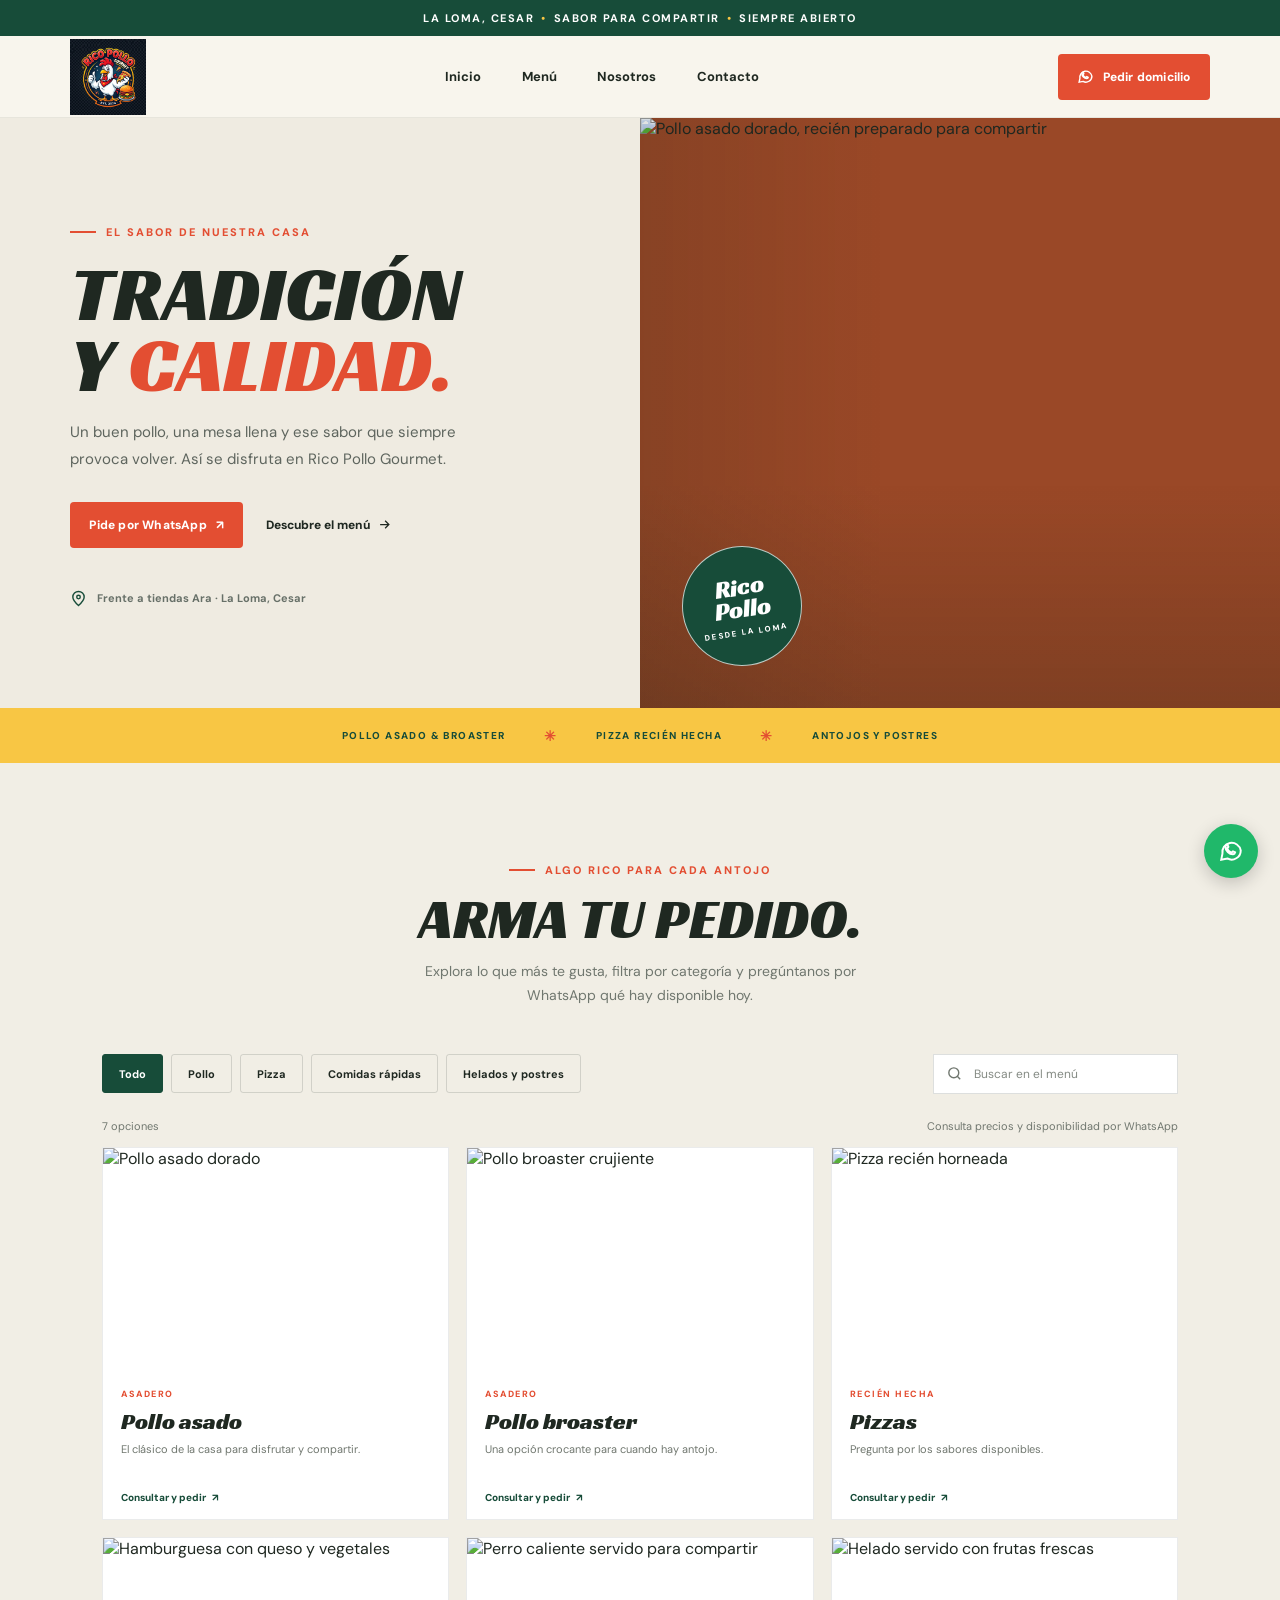
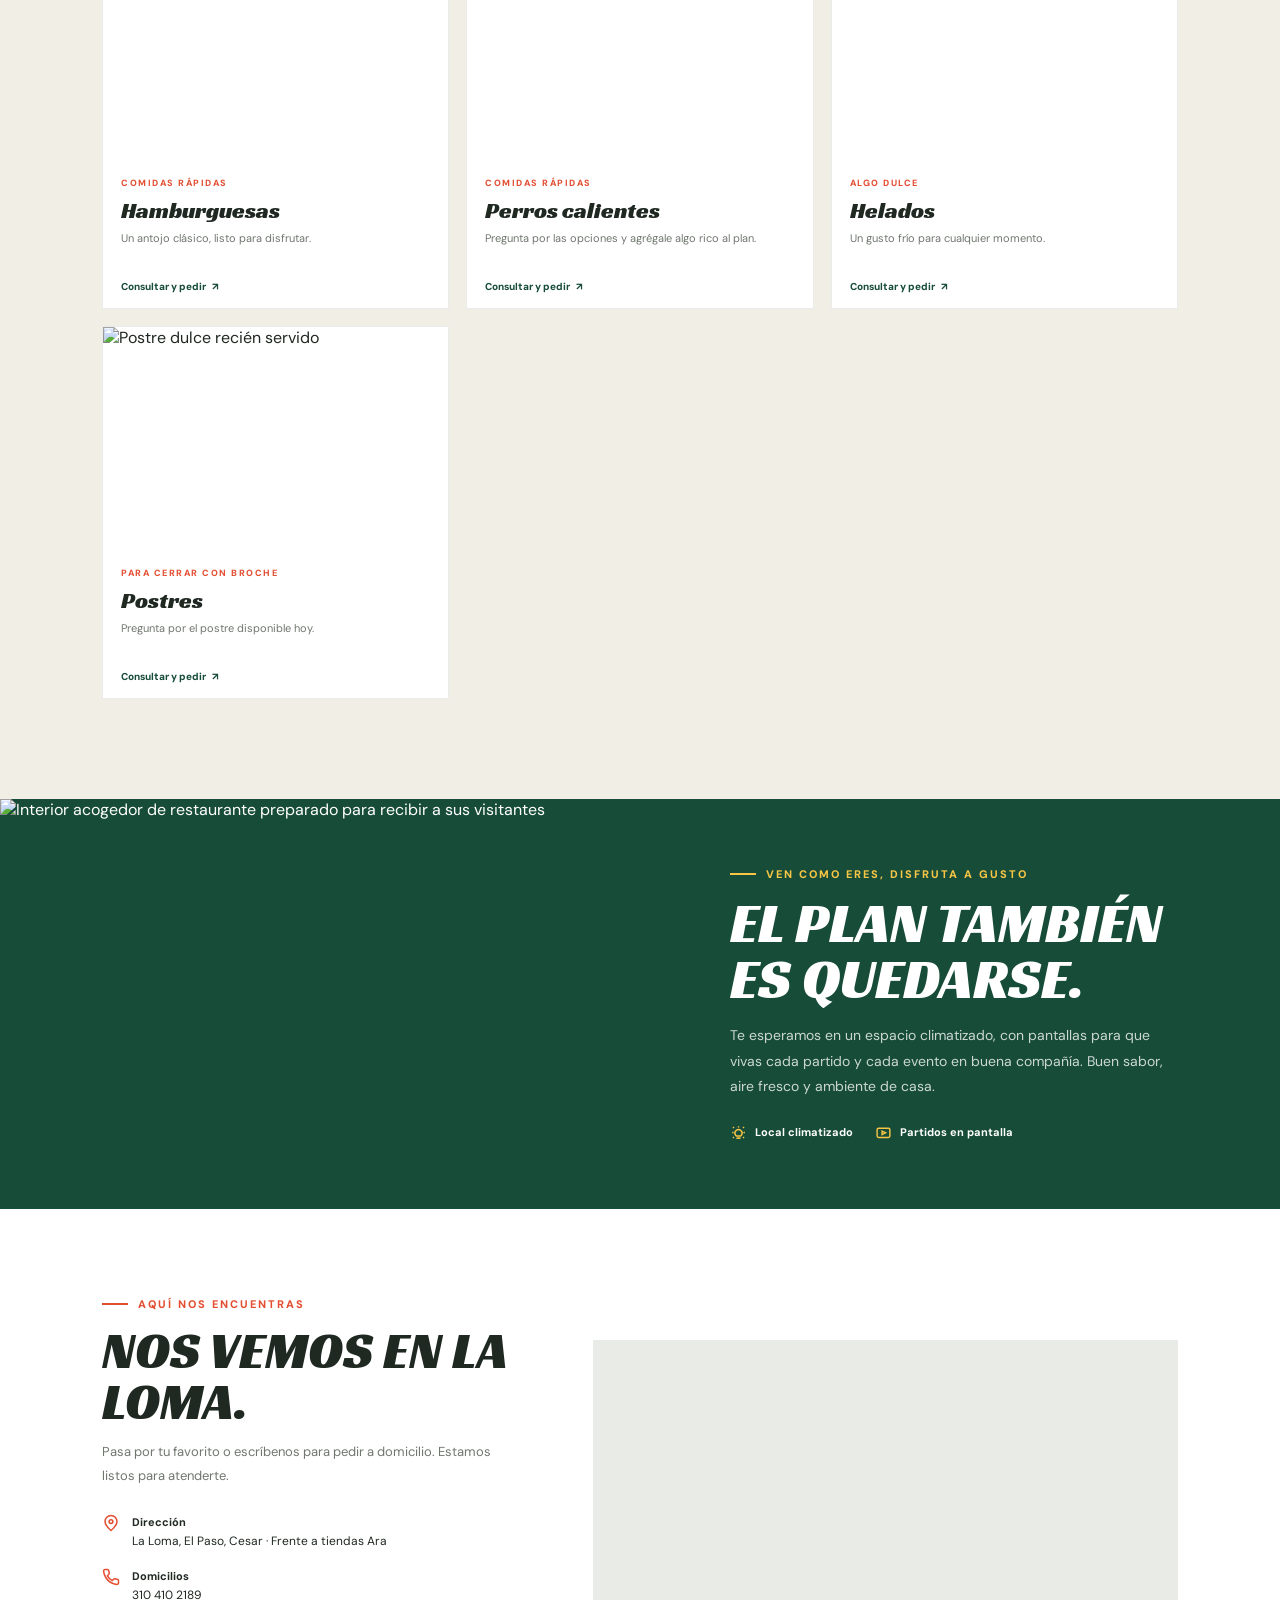
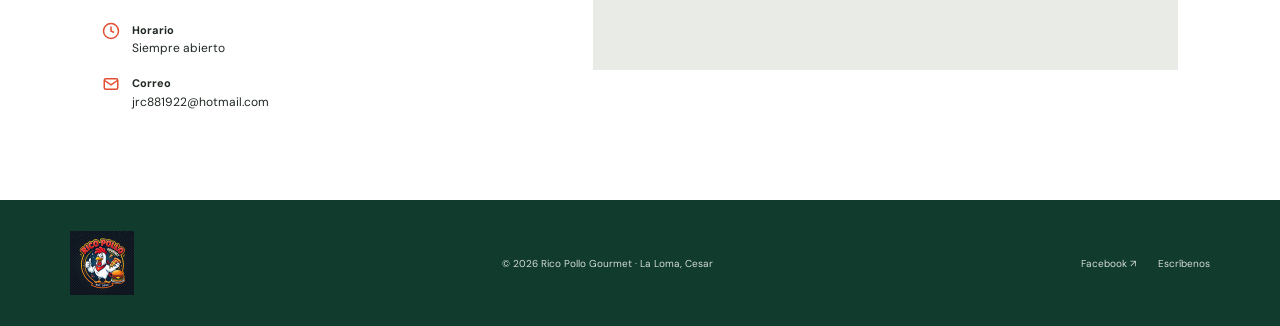
==== commit e562188b: "Replace logo with official square artwork" ====
--- a/ricopollo-visual/index.html
+++ b/ricopollo-visual/index.html
@@ -15,7 +15,7 @@
   <div class="topline">La Loma, Cesar <span>•</span> Sabor para compartir <span>•</span> Siempre abierto</div>
   <header>
     <a class="brand" href="#inicio" aria-label="Rico Pollo Gourmet, inicio">
-      <img class="brand-logo" src="assets/logo-oficial.png" alt="Asadero Rico Pollo Gourmet">
+      <img class="brand-logo" src="assets/logo.jpg" alt="Logo de Rico Pollo Gourmet">
     </a>
     <nav id="site-nav" aria-label="Navegación principal">
       <a href="#inicio">Inicio</a>
@@ -140,7 +140,7 @@
 
   <footer>
     <a class="brand" href="#inicio" aria-label="Volver al inicio">
-      <img class="brand-logo" src="assets/logo-oficial.png" alt="Asadero Rico Pollo Gourmet">
+      <img class="brand-logo" src="assets/logo.jpg" alt="Logo de Rico Pollo Gourmet">
     </a>
     <div>© <span data-current-year></span> Rico Pollo Gourmet · La Loma, Cesar</div>
     <div class="footer-links"><a href="https://www.facebook.com/asaderoRicopollo8822?mibextid=LQQJ4d" target="_blank" rel="noopener noreferrer">Facebook ↗</a><a href="mailto:jrc881922@hotmail.com">Escríbenos</a></div>
--- a/ricopollo-visual/styles.css
+++ b/ricopollo-visual/styles.css
@@ -20,7 +20,7 @@
 .topline span { color: var(--sun); margin: 0 7px; }
 header { height: 82px; padding: 0 5.5%; display: flex; align-items: center; justify-content: space-between; gap: 30px; background: var(--paper); position: sticky; z-index: 20; top: 0; border-bottom: 1px solid rgba(31,40,33,.08); }
 .brand { display: inline-flex; align-items: center; min-width: max-content; }
-.brand-logo { display: block; width: 200px; max-height: 78px; aspect-ratio: 1024 / 406; object-fit: contain; }
+.brand-logo { display: block; width: 76px; height: 76px; object-fit: contain; }
 nav { display: flex; align-items: center; gap: clamp(20px, 3.2vw, 48px); }
 nav a { font-size: 13px; font-weight: 700; transition: color .2s; }
 nav a:hover { color: var(--tomato); }
@@ -98,7 +98,7 @@
 .detail strong { display: block; font-size: 11px; }
 .map-frame { width: 100%; height: 330px; border: 0; background: #e9ece6; }
 footer { padding: 31px 5.5%; display: flex; align-items: center; justify-content: space-between; gap: 20px; color: rgba(255,255,255,.82); background: var(--green-dark); font-size: 10px; }
-footer .brand-logo { width: 170px; max-height: 68px; }
+footer .brand-logo { width: 64px; height: 64px; }
 .footer-links { display: flex; align-items: center; gap: 22px; }
 .footer-links a:hover { color: var(--sun); }
 .whatsapp-float { width: 54px; height: 54px; position: fixed; z-index: 15; right: 22px; bottom: 22px; display: grid; place-items: center; color: white; background: #20b86a; border-radius: 50%; box-shadow: 0 5px 18px rgba(0,0,0,.2); transition: transform .2s; }
@@ -121,7 +121,7 @@
 @media (max-width: 620px) {
   .topline { height: 32px; font-size: 9px; letter-spacing: 1px; }
   header { height: 70px; }
-  header .brand-logo { width: 148px; max-height: 58px; }
+  header .brand-logo { width: 54px; height: 54px; }
   header > .order-button { min-height: 40px; margin-left: auto; padding: 0 11px; font-size: 10px; }
   header > .order-button svg { display: none; }
   .menu-toggle { display: inline-grid; place-items: center; }
@@ -163,7 +163,7 @@
   .contact-inner { grid-template-columns: 1fr; gap: 28px; }
   .map-frame { height: 260px; }
   footer { padding: 26px 7%; align-items: flex-start; flex-direction: column; }
-  footer .brand-logo { width: 160px; max-height: 63px; }
+  footer .brand-logo { width: 54px; height: 54px; }
   .footer-links { gap: 16px; flex-wrap: wrap; }
   .whatsapp-float { width: 49px; height: 49px; right: 15px; bottom: 15px; }
 }
